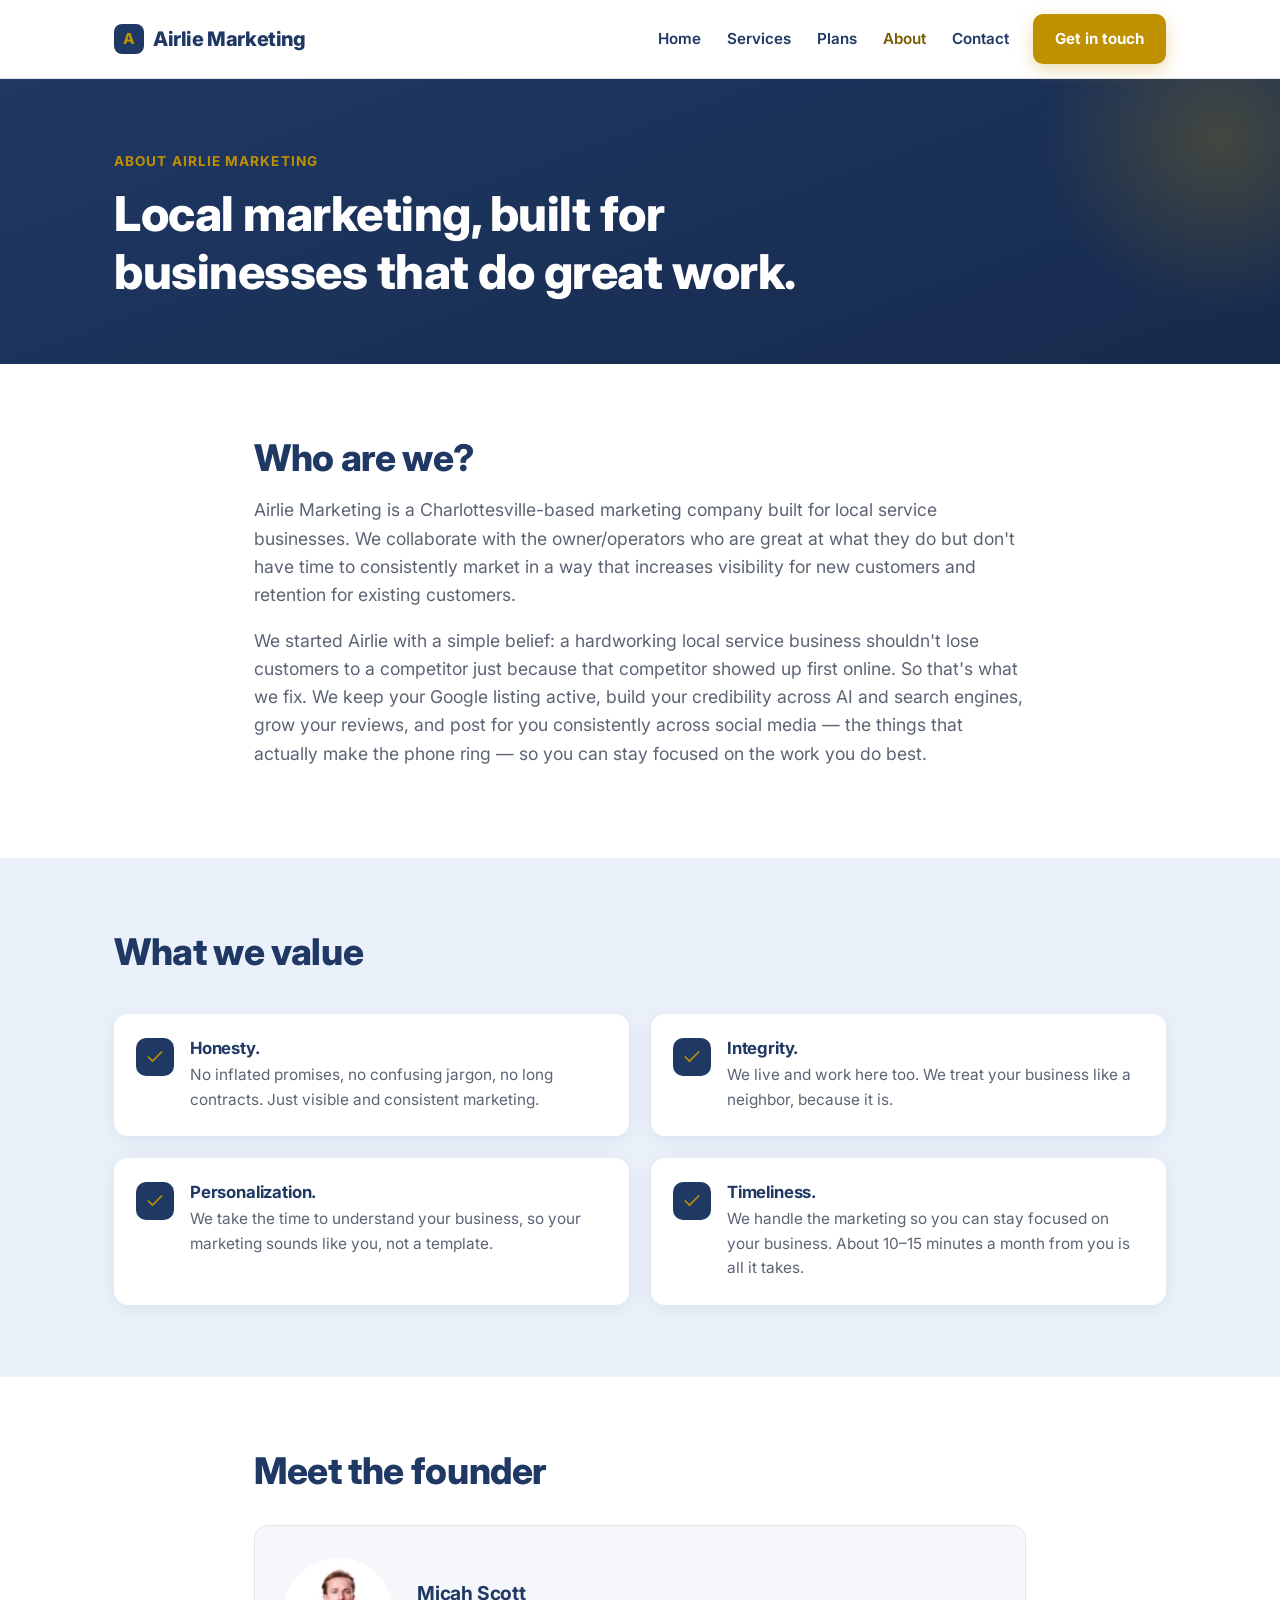
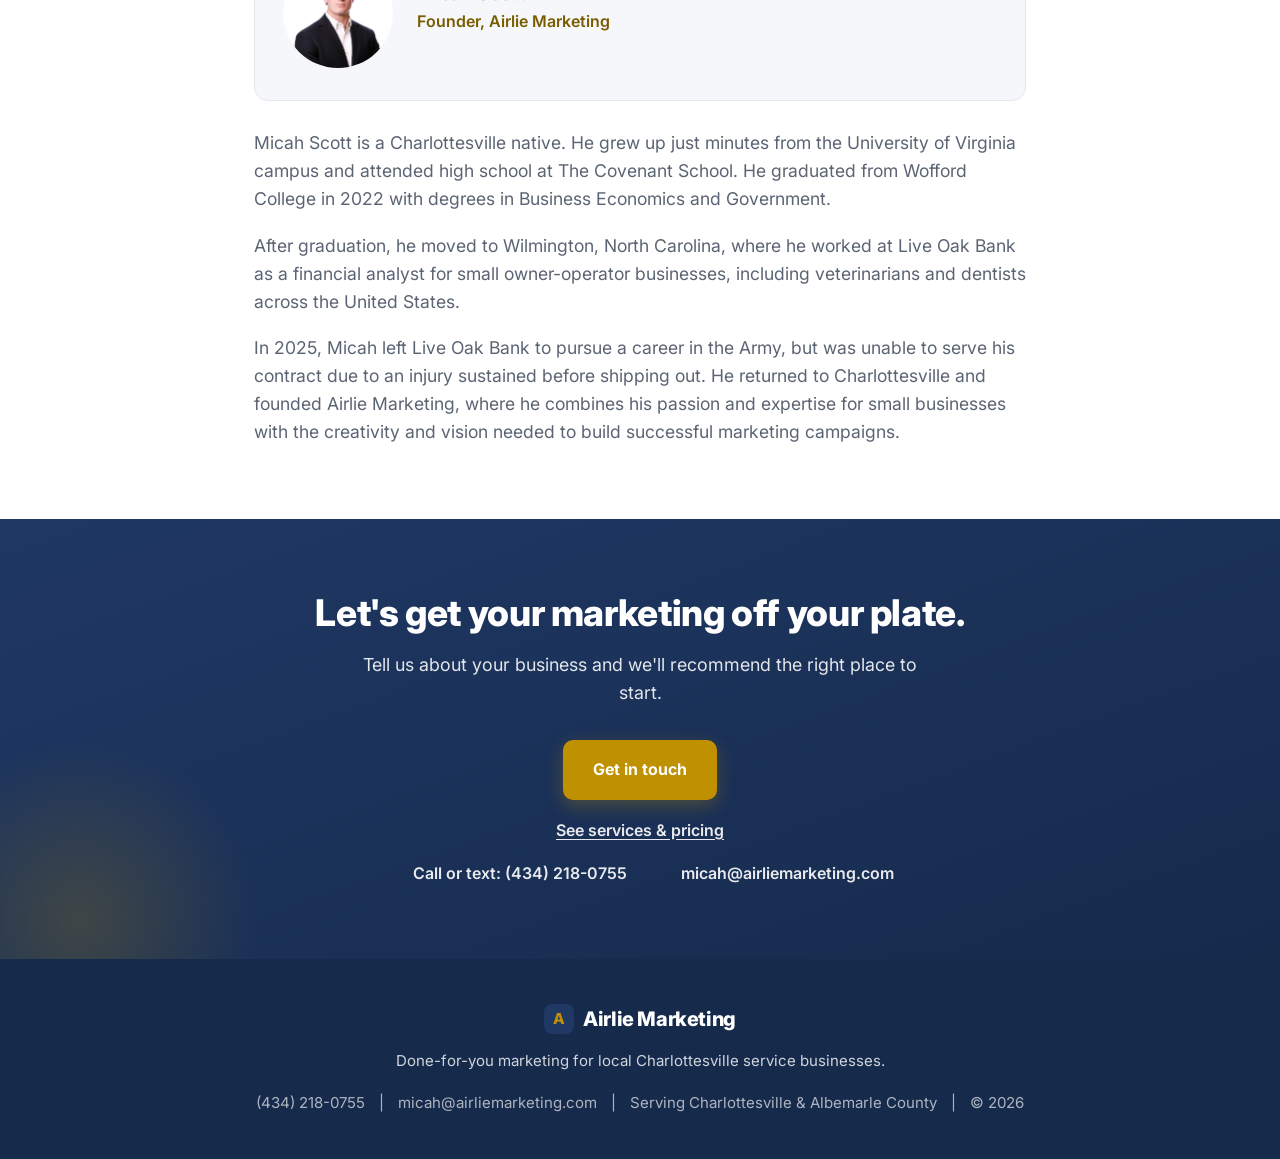
==== about.html @ 0513440d "Copy pass: cut over-explaining, fix contact form - Contact form: business name after name, services " ====
<!DOCTYPE html>
<html lang="en">
<head>
  <meta charset="UTF-8" />
  <meta name="viewport" content="width=device-width, initial-scale=1.0" />
  <title>About Airlie Marketing | Charlottesville Marketing for Local Service Businesses</title>
  <meta name="description" content="Meet Airlie Marketing — a Charlottesville-based, family-run marketing company built for local service businesses. Founded by Micah Scott.">

  <link rel="canonical" href="https://airliemarketing.com/about">
  <meta property="og:title" content="About Airlie Marketing | Charlottesville Marketing for Local Service Businesses">
  <meta property="og:description" content="Meet Airlie Marketing — a Charlottesville-based, family-run marketing company built for local service businesses. Founded by Micah Scott.">
  <meta property="og:type" content="website">
  <meta property="og:url" content="https://airliemarketing.com/about">
  <meta property="og:image" content="https://airliemarketing.com/micah-scott.jpg">
  <meta name="twitter:card" content="summary_large_image">

  <link rel="icon" type="image/svg+xml" href="favicon.svg" />

  <!-- Fonts: Inter -->
  <link rel="preconnect" href="https://fonts.googleapis.com" />
  <link rel="preconnect" href="https://fonts.gstatic.com" crossorigin />
  <link href="https://fonts.googleapis.com/css2?family=Inter:wght@400;500;600;700;800&display=swap" rel="stylesheet" />

  <link rel="stylesheet" href="styles.css" />

  <!-- Block D — About page + Founder (Person) -->
  <script type="application/ld+json">
  {
    "@context": "https://schema.org",
    "@type": "AboutPage",
    "url": "https://airliemarketing.com/about",
    "about": { "@id": "https://airliemarketing.com/#organization" },
    "mainEntity": {
      "@type": "Person",
      "@id": "https://airliemarketing.com/#micah",
      "name": "Micah Scott",
      "jobTitle": "Founder",
      "worksFor": { "@id": "https://airliemarketing.com/#organization" },
      "image": "https://airliemarketing.com/micah-scott.jpg",
      "homeLocation": { "@type": "Place", "name": "Charlottesville, Virginia" },
      "alumniOf": [
        { "@type": "CollegeOrUniversity", "name": "Wofford College" },
        { "@type": "HighSchool", "name": "The Covenant School" }
      ],
      "knowsAbout": [
        "small business marketing",
        "local SEO",
        "Google Business Profile",
        "local service business marketing",
        "financial analysis for small owner-operator businesses"
      ],
      "description": "Micah Scott is a Charlottesville native and the founder of Airlie Marketing. He graduated from Wofford College in 2022 with degrees in Business Economics and Government, then worked as a financial analyst at Live Oak Bank serving small owner-operator businesses across the United States before returning home to start Airlie."
    }
  }
  </script>
</head>
<body>

  <!-- ============ HEADER / NAV ============ -->
  <header class="site-header">
    <div class="header-inner">
      <a href="index.html" class="logo">
        <span class="logo-mark">A</span>
        <span class="logo-text">Airlie Marketing</span>
      </a>
      <nav class="main-nav">
        <div class="nav-links">
          <a href="index.html">Home</a>
          <a href="products.html">Services</a>
          <a href="index.html#pricing">Plans</a>
          <a href="about.html" class="active">About</a>
          <a href="contact.html">Contact</a>
        </div>
        <a href="contact.html" class="btn btn-sm btn-primary header-cta">Get in touch</a>
      </nav>
    </div>
  </header>

  <main>

  <!-- ============ PAGE HERO ============ -->
  <section class="page-hero">
    <div class="container">
      <p class="eyebrow">About Airlie Marketing</p>
      <h1>Local marketing, built for businesses that do great work.</h1>
    </div>
  </section>

  <!-- ============ WHO ARE WE? ============ -->
  <section class="about-story">
    <div class="container">
      <h2>Who are we?</h2>
      <p>Airlie Marketing is a Charlottesville-based marketing company built for local service businesses. We collaborate with the owner/operators who are great at what they do but don't have time to consistently market in a way that increases visibility for new customers and retention for existing customers.</p>
      <p>We started Airlie with a simple belief: a hardworking local service business shouldn't lose customers to a competitor just because that competitor showed up first online. So that's what we fix. We keep your Google listing active, build your credibility across AI and search engines, grow your reviews, and post for you consistently across social media — the things that actually make the phone ring — so you can stay focused on the work you do best.</p>
    </div>
  </section>

  <!-- ============ WHAT WE VALUE ============ -->
  <section class="values">
    <div class="container">
      <div class="section-intro">
        <h2>What we value</h2>
      </div>
      <div class="values-grid">
        <div class="value-item">
          <div class="value-check"><svg viewBox="0 0 24 24"><polyline points="20 6 9 17 4 12"/></svg></div>
          <div>
            <h3>Honesty.</h3>
            <p>No inflated promises, no confusing jargon, no long contracts. Just visible and consistent marketing.</p>
          </div>
        </div>
        <div class="value-item">
          <div class="value-check"><svg viewBox="0 0 24 24"><polyline points="20 6 9 17 4 12"/></svg></div>
          <div>
            <h3>Integrity.</h3>
            <p>We live and work here too. We treat your business like a neighbor, because it is.</p>
          </div>
        </div>
        <div class="value-item">
          <div class="value-check"><svg viewBox="0 0 24 24"><polyline points="20 6 9 17 4 12"/></svg></div>
          <div>
            <h3>Personalization.</h3>
            <p>We take the time to understand your business, so your marketing sounds like you, not a template.</p>
          </div>
        </div>
        <div class="value-item">
          <div class="value-check"><svg viewBox="0 0 24 24"><polyline points="20 6 9 17 4 12"/></svg></div>
          <div>
            <h3>Timeliness.</h3>
            <p>We handle the marketing so you can stay focused on your business. About 10–15 minutes a month from you is all it takes.</p>
          </div>
        </div>
      </div>
    </div>
  </section>

  <!-- ============ MEET THE FOUNDER ============ -->
  <section class="founder">
    <div class="container">
      <h2>Meet the founder</h2>
      <div class="founder-card">
        <div class="founder-photo"><img src="micah-scott.jpg" alt="Micah Scott, Founder of Airlie Marketing" width="110" height="110" loading="lazy" /></div>
        <div class="founder-info">
          <h3>Micah Scott</h3>
          <p class="founder-role">Founder, Airlie Marketing</p>
        </div>
      </div>
      <div class="founder-bio">
        <p>Micah Scott is a Charlottesville native. He grew up just minutes from the University of Virginia campus and attended high school at The Covenant School. He graduated from Wofford College in 2022 with degrees in Business Economics and Government.</p>
        <p>After graduation, he moved to Wilmington, North Carolina, where he worked at Live Oak Bank as a financial analyst for small owner-operator businesses, including veterinarians and dentists across the United States.</p>
        <p>In 2025, Micah left Live Oak Bank to pursue a career in the Army, but was unable to serve his contract due to an injury sustained before shipping out. He returned to Charlottesville and founded Airlie Marketing, where he combines his passion and expertise for small businesses with the creativity and vision needed to build successful marketing campaigns.</p>
      </div>
    </div>
  </section>

  <!-- ============ FINAL CTA (same as homepage) ============ -->
  <section class="final-cta">
    <div class="container">
      <h2>Let's get your marketing off your plate.</h2>
      <p>Tell us about your business and we'll recommend the right place to start.</p>
      <div class="final-actions">
        <a href="contact.html" class="btn btn-primary">Get in touch</a>
        <a href="products.html" class="cta-sublink">See services &amp; pricing</a>
        <div class="final-contact">
          <a href="tel:+14342180755">
            <svg class="icon" viewBox="0 0 24 24" width="18" height="18"><path d="M22 16.92v3a2 2 0 0 1-2.18 2 19.79 19.79 0 0 1-8.63-3.07 19.5 19.5 0 0 1-6-6 19.79 19.79 0 0 1-3.07-8.67A2 2 0 0 1 4.11 2h3a2 2 0 0 1 2 1.72 12.84 12.84 0 0 0 .7 2.81 2 2 0 0 1-.45 2.11L8.09 9.91a16 16 0 0 0 6 6l1.27-1.27a2 2 0 0 1 2.11-.45 12.84 12.84 0 0 0 2.81.7A2 2 0 0 1 22 16.92z"/></svg>
            Call or text: (434) 218-0755
          </a>
          <a href="mailto:micah@airliemarketing.com?subject=Question%20about%20Airlie%20Marketing&body=Hi%20Micah%2C%0A%0AI%27d%20like%20to%20learn%20more%20about%20Airlie%20Marketing.%20Here%27s%20a%20bit%20about%20my%20business%3A%0A%0A-%20Business%20name%3A%0A-%20What%20your%20business%20does%3A%0A-%20Best%20number%20to%20reach%20me%3A%0A%0AThanks!">
            <svg class="icon" viewBox="0 0 24 24" width="18" height="18"><path d="M4 4h16c1.1 0 2 .9 2 2v12c0 1.1-.9 2-2 2H4c-1.1 0-2-.9-2-2V6c0-1.1.9-2 2-2z"/><polyline points="22,6 12,13 2,6"/></svg>
            micah@airliemarketing.com
          </a>
        </div>
      </div>
    </div>
  </section>

  </main>

  <!-- ============ FOOTER ============ -->
  <footer class="site-footer">
    <div class="container">
      <a href="index.html" class="logo"><span class="logo-mark">A</span> Airlie Marketing</a>
      <p class="footer-tagline">Done-for-you marketing for local Charlottesville service businesses.</p>
      <div class="footer-meta">
        <a href="tel:+14342180755">(434) 218-0755</a>
        <span>|</span>
        <a href="mailto:micah@airliemarketing.com?subject=Question%20about%20Airlie%20Marketing&body=Hi%20Micah%2C%0A%0AI%27d%20like%20to%20learn%20more%20about%20Airlie%20Marketing.%20Here%27s%20a%20bit%20about%20my%20business%3A%0A%0A-%20Business%20name%3A%0A-%20What%20your%20business%20does%3A%0A-%20Best%20number%20to%20reach%20me%3A%0A%0AThanks!">micah@airliemarketing.com</a>
        <span>|</span>
        <span>Serving Charlottesville &amp; Albemarle County</span>
        <span>|</span>
        <span>© 2026</span>
      </div>
    </div>
  </footer>

  <!-- Mobile sticky CTA (phones only) -->
  <div class="mobile-cta-bar">
    <a href="contact.html" class="btn btn-primary">Get in touch</a>
  </div>

</body>
</html>
---- styles.css ----
﻿:root {
  --navy: #1F3864;
  --navy-dark: #162a4c;
  --gold: #BF9000;
  --gold-dark: #a67c00;
  --gold-ink: #7a5c00;
  --light-blue: #EAF1FA;
  --light-grey: #F5F7FA;
  --grey-border: #e2e6ec;
  --text: #2a2f3a;
  --text-muted: #5b6473;
  --white: #ffffff;
  --shadow: 0 4px 20px rgba(31, 56, 100, 0.08);
  --shadow-lg: 0 12px 40px rgba(31, 56, 100, 0.14);
  --radius: 14px;
}

* { box-sizing: border-box; margin: 0; padding: 0; }

html { scroll-behavior: smooth; }

body {
  font-family: 'Inter', system-ui, -apple-system, 'Segoe UI', Roboto, Helvetica, Arial, sans-serif;
  color: var(--text);
  line-height: 1.6;
  background: var(--white);
  -webkit-font-smoothing: antialiased;
}

a { color: inherit; text-decoration: none; }

.container {
  width: 100%;
  max-width: 1100px;
  margin: 0 auto;
  padding: 0 24px;
}

section { padding: 72px 0; }

h1, h2, h3 { color: var(--navy); line-height: 1.2; letter-spacing: -0.01em; }
h2 { font-size: clamp(1.6rem, 3.4vw, 2.3rem); font-weight: 800; margin-bottom: 16px; }
h3 { font-size: 1.15rem; font-weight: 700; }

p { color: var(--text-muted); }

.section-intro { max-width: 720px; }
.section-intro p { font-size: 1.05rem; }

/* ---------- Buttons ---------- */
.btn {
  display: inline-flex;
  align-items: center;
  justify-content: center;
  gap: 8px;
  font-weight: 700;
  font-size: 1rem;
  padding: 15px 28px;
  border-radius: 10px;
  cursor: pointer;
  border: 2px solid transparent;
  transition: transform 0.15s ease, box-shadow 0.15s ease, background 0.15s ease;
  text-align: center;
}
.btn-primary {
  background: var(--gold);
  color: var(--white);
  box-shadow: 0 6px 18px rgba(191, 144, 0, 0.3);
}
.btn-primary:hover { background: var(--gold-dark); transform: translateY(-2px); box-shadow: 0 10px 24px rgba(191, 144, 0, 0.38); }

.btn-navy {
  background: var(--navy);
  color: var(--white);
}
.btn-navy:hover { background: var(--navy-dark); transform: translateY(-2px); }

.btn-outline {
  background: transparent;
  color: var(--navy);
  border-color: var(--navy);
}
.btn-outline:hover { background: var(--navy); color: var(--white); }

.btn-outline-white {
  background: transparent;
  color: var(--white);
  border-color: rgba(255,255,255,0.5);
}
.btn-outline-white:hover { background: rgba(255,255,255,0.12); border-color: var(--white); }

.btn-sm { padding: 11px 20px; font-size: 0.95rem; }

/* ---------- Header / Nav ---------- */
header.site-header {
  position: sticky;
  top: 0;
  z-index: 100;
  background: rgba(255, 255, 255, 0.92);
  backdrop-filter: blur(10px);
  border-bottom: 1px solid var(--grey-border);
}
.header-inner {
  display: flex;
  align-items: center;
  justify-content: space-between;
  gap: 16px;
  padding: 14px 24px;
  max-width: 1100px;
  margin: 0 auto;
}
.logo {
  font-weight: 800;
  font-size: 1.25rem;
  color: var(--navy);
  letter-spacing: -0.02em;
  display: flex;
  align-items: center;
  gap: 9px;
  flex: 0 0 auto;
}
.logo-mark {
  width: 30px; height: 30px;
  background: var(--navy);
  color: var(--gold);
  border-radius: 8px;
  display: inline-flex;
  align-items: center;
  justify-content: center;
  font-size: 0.95rem;
  font-weight: 800;
}
.main-nav {
  display: flex;
  align-items: center;
  gap: 6px;
}
.nav-links {
  display: flex;
  align-items: center;
  gap: 2px;
}
.nav-links a {
  color: var(--navy);
  font-weight: 600;
  font-size: 0.95rem;
  padding: 8px 12px;
  border-radius: 8px;
  white-space: nowrap;
}
.nav-links a:hover { color: var(--gold-ink); background: var(--light-blue); }
.nav-links a.active { color: var(--gold-ink); }
.header-cta { display: none; }
@media (min-width: 760px) { .header-cta { display: inline-flex; margin-left: 6px; } }
@media (max-width: 480px) {
  .header-inner { gap: 8px; padding: 12px 16px; }
  .logo { font-size: 1.05rem; }
  .logo span.logo-text-tail { display: none; }
  .nav-links a { padding: 8px 9px; font-size: 0.9rem; }
}

/* ---------- Hero ---------- */
.hero {
  background: linear-gradient(160deg, var(--navy) 0%, var(--navy-dark) 100%);
  color: var(--white);
  padding: 88px 0 96px;
  position: relative;
  overflow: hidden;
}
.hero::after {
  content: "";
  position: absolute;
  top: -120px; right: -120px;
  width: 380px; height: 380px;
  background: radial-gradient(circle, rgba(191,144,0,0.25), transparent 70%);
  border-radius: 50%;
  pointer-events: none;
}
.hero-eyebrow {
  color: var(--gold);
  font-weight: 700;
  letter-spacing: 0.08em;
  text-transform: uppercase;
  font-size: 0.85rem;
  margin-bottom: 14px;
}
.hero h1 {
  color: var(--white);
  font-size: clamp(2.1rem, 5.2vw, 3.4rem);
  font-weight: 800;
  max-width: 800px;
  margin-bottom: 22px;
}
.hero-reassure {
  margin-top: 18px;
  color: rgba(255,255,255,0.92);
  font-size: 0.98rem;
  font-weight: 600;
}
.hero p {
  color: rgba(255,255,255,0.88);
  font-size: 1.18rem;
  max-width: 640px;
  margin-bottom: 34px;
}
.hero-actions {
  display: flex;
  flex-wrap: wrap;
  gap: 16px;
  align-items: center;
}
.hero-secondary {
  color: rgba(255,255,255,0.9);
  font-weight: 600;
  padding: 12px 4px;
  border-bottom: 1px solid transparent;
}
.hero-secondary:hover { border-bottom-color: var(--gold); color: var(--white); }
.hero-text-line {
  margin-top: 22px;
  color: rgba(255,255,255,0.82);
  font-size: 0.98rem;
}
.hero-text-line a {
  color: var(--gold);
  font-weight: 600;
  text-decoration: underline;
  text-underline-offset: 3px;
}
.hero-text-line a:hover { color: var(--white); }

/* ---------- Trust bar ---------- */
.trust-bar {
  background: var(--gold);
  color: var(--white);
}
.trust-bar .container {
  display: flex;
  flex-wrap: wrap;
  gap: 9px 18px;
  justify-content: center;
  padding-top: 16px;
  padding-bottom: 16px;
}
.trust-bar span {
  font-weight: 600;
  font-size: 0.9rem;
  display: inline-flex;
  align-items: center;
  gap: 10px;
}
.trust-bar span:not(:last-child)::after {
  content: "â€¢";
  margin-left: 8px;
  opacity: 0.6;
}

/* ---------- Problem ---------- */
.problem { background: var(--white); }
.problem .container { max-width: 820px; }
.problem p { font-size: 1.1rem; margin-bottom: 18px; }

/* ---------- How it works ---------- */
.how { background: var(--light-blue); }
.steps {
  display: grid;
  grid-template-columns: 1fr;
  gap: 24px;
  margin-top: 40px;
}
@media (min-width: 760px) { .steps { grid-template-columns: repeat(3, 1fr); } }
.step {
  background: var(--white);
  border-radius: var(--radius);
  padding: 30px 26px;
  box-shadow: var(--shadow);
}
.step-num {
  width: 44px; height: 44px;
  background: var(--navy);
  color: var(--white);
  border-radius: 50%;
  display: flex;
  align-items: center;
  justify-content: center;
  font-weight: 800;
  font-size: 1.1rem;
  margin-bottom: 16px;
}
.step h3 { margin-bottom: 8px; }
.step p { font-size: 0.98rem; }

/* ---------- What you get ---------- */
.features { background: var(--white); }
.feature-grid {
  display: grid;
  grid-template-columns: 1fr;
  gap: 20px;
  margin-top: 40px;
}
@media (min-width: 640px) { .feature-grid { grid-template-columns: repeat(2, 1fr); } }
@media (min-width: 980px) { .feature-grid { grid-template-columns: repeat(3, 1fr); } }
.feature {
  border: 1px solid var(--grey-border);
  border-radius: var(--radius);
  padding: 26px 24px;
  transition: transform 0.15s ease, box-shadow 0.15s ease;
}
.feature:hover { transform: translateY(-3px); box-shadow: var(--shadow); border-color: transparent; }
.feature-icon {
  width: 46px; height: 46px;
  background: var(--light-blue);
  border-radius: 11px;
  display: flex;
  align-items: center;
  justify-content: center;
  margin-bottom: 16px;
}
.feature-icon svg { width: 24px; height: 24px; stroke: var(--navy); }
.feature h3 { margin-bottom: 7px; font-size: 1.08rem; }
.feature p { font-size: 0.96rem; }

/* ---------- Pricing ---------- */
.pricing { background: var(--light-grey); }
.pricing-lead { max-width: 720px; margin-bottom: 8px; }
.pricing-lead p { font-size: 1.08rem; }
.price-grid {
  display: grid;
  grid-template-columns: 1fr;
  gap: 26px;
  margin: 44px 0 36px;
  align-items: start;
}
@media (min-width: 900px) { .price-grid { grid-template-columns: repeat(3, 1fr); } }
.price-card {
  background: var(--white);
  border: 1px solid var(--grey-border);
  border-radius: var(--radius);
  padding: 32px 28px;
  box-shadow: var(--shadow);
  position: relative;
  display: flex;
  flex-direction: column;
}
.price-card.featured {
  border: 2px solid var(--gold);
  box-shadow: var(--shadow-lg);
}
@media (min-width: 900px) {
  .price-card.featured { transform: scale(1.04); }
}
.badge {
  position: absolute;
  top: -14px;
  left: 50%;
  transform: translateX(-50%);
  background: var(--gold);
  color: var(--white);
  font-size: 0.78rem;
  font-weight: 700;
  letter-spacing: 0.04em;
  text-transform: uppercase;
  padding: 6px 16px;
  border-radius: 999px;
  white-space: nowrap;
}
.price-name { font-size: 1.3rem; font-weight: 800; color: var(--navy); }
.price-tag { font-size: 2.2rem; font-weight: 800; color: var(--navy); margin: 10px 0 2px; }
.price-tag span { font-size: 1rem; font-weight: 600; color: var(--text-muted); }
.price-sub { font-size: 0.95rem; color: var(--gold-ink); font-weight: 600; margin-bottom: 18px; }
.price-list { list-style: none; margin: 0 0 26px; flex: 1; }
.price-list li {
  position: relative;
  padding: 7px 0 7px 28px;
  font-size: 0.96rem;
  color: var(--text);
  border-bottom: 1px solid var(--light-grey);
}
.price-list li::before {
  content: "";
  position: absolute;
  left: 0; top: 13px;
  width: 16px; height: 9px;
  border-left: 2.5px solid var(--gold);
  border-bottom: 2.5px solid var(--gold);
  transform: rotate(-45deg);
}
.price-list li.plus { font-weight: 700; color: var(--navy); }
.price-list li.plus::before { display: none; }
.price-card .btn { width: 100%; }

/* ---------- Why us ---------- */
.why { background: var(--white); }
.why-grid {
  display: grid;
  grid-template-columns: 1fr;
  gap: 22px;
  margin-top: 40px;
}
@media (min-width: 720px) { .why-grid { grid-template-columns: repeat(2, 1fr); } }
.why-item {
  display: flex;
  gap: 16px;
  align-items: flex-start;
  background: var(--light-blue);
  border-radius: var(--radius);
  padding: 24px 22px;
}
.why-check {
  flex: 0 0 auto;
  width: 38px; height: 38px;
  background: var(--navy);
  border-radius: 10px;
  display: flex;
  align-items: center;
  justify-content: center;
}
.why-check svg { width: 20px; height: 20px; stroke: var(--gold); }
.why-item h3 { margin-bottom: 5px; font-size: 1.05rem; }
.why-item p { font-size: 0.96rem; }

/* ---------- Social proof ---------- */
.proof {
  background: var(--navy);
  color: var(--white);
  text-align: center;
}
.proof h2 { color: var(--white); }
.proof-quote {
  max-width: 680px;
  margin: 28px auto 0;
  font-size: clamp(1.4rem, 3vw, 1.9rem);
  font-weight: 700;
  line-height: 1.4;
  color: var(--white);
}
.proof-quote .mark { color: var(--gold); }
.proof-link {
  color: var(--gold);
  text-decoration: underline;
  text-underline-offset: 4px;
  text-decoration-thickness: 2px;
}
.proof-link:hover { color: var(--white); }
.proof-note {
  margin-top: 18px;
  color: rgba(255,255,255,0.65);
  font-size: 0.95rem;
  font-style: italic;
}

/* ---------- FAQ ---------- */
.faq { background: var(--light-grey); }
.faq-list { max-width: 800px; margin: 40px auto 0; }
details.faq-item {
  background: var(--white);
  border: 1px solid var(--grey-border);
  border-radius: 12px;
  margin-bottom: 14px;
  overflow: hidden;
}
details.faq-item summary {
  cursor: pointer;
  list-style: none;
  padding: 20px 24px;
  font-weight: 700;
  color: var(--navy);
  font-size: 1.05rem;
  display: flex;
  justify-content: space-between;
  align-items: center;
  gap: 16px;
}
details.faq-item summary::-webkit-details-marker { display: none; }
.faq-icon {
  flex: 0 0 auto;
  width: 22px; height: 22px;
  position: relative;
  transition: transform 0.2s ease;
}
.faq-icon::before, .faq-icon::after {
  content: "";
  position: absolute;
  background: var(--gold);
  border-radius: 2px;
}
.faq-icon::before { top: 10px; left: 2px; right: 2px; height: 2.5px; }
.faq-icon::after { left: 10px; top: 2px; bottom: 2px; width: 2.5px; }
details[open] .faq-icon { transform: rotate(135deg); }
details.faq-item .faq-answer {
  padding: 0 24px 22px;
  color: var(--text-muted);
  font-size: 0.99rem;
}

/* ---------- Final CTA ---------- */
.final-cta {
  background: linear-gradient(160deg, var(--navy) 0%, var(--navy-dark) 100%);
  color: var(--white);
  text-align: center;
  position: relative;
  overflow: hidden;
}
.final-cta::before {
  content: "";
  position: absolute;
  bottom: -140px; left: -100px;
  width: 360px; height: 360px;
  background: radial-gradient(circle, rgba(191,144,0,0.22), transparent 70%);
  border-radius: 50%;
}
.final-cta h2 { color: var(--white); position: relative; }
.final-cta p { color: rgba(255,255,255,0.88); font-size: 1.12rem; max-width: 560px; margin: 14px auto 32px; position: relative; }
.final-actions {
  display: flex;
  flex-direction: column;
  align-items: center;
  gap: 18px;
  position: relative;
}
.final-contact {
  display: flex;
  flex-wrap: wrap;
  gap: 8px 28px;
  justify-content: center;
  color: rgba(255,255,255,0.9);
  font-weight: 600;
}
.final-contact a { display: inline-flex; align-items: center; gap: 8px; }
.final-contact a:hover { color: var(--gold); }

/* ---------- About page ---------- */
.page-hero {
  background: linear-gradient(160deg, var(--navy) 0%, var(--navy-dark) 100%);
  color: var(--white);
  padding: 72px 0 64px;
  position: relative;
  overflow: hidden;
}
.page-hero::after {
  content: "";
  position: absolute;
  top: -120px; right: -120px;
  width: 360px; height: 360px;
  background: radial-gradient(circle, rgba(191,144,0,0.25), transparent 70%);
  border-radius: 50%;
  pointer-events: none;
}
.page-hero .eyebrow {
  color: var(--gold);
  font-weight: 700;
  letter-spacing: 0.08em;
  text-transform: uppercase;
  font-size: 0.85rem;
  margin-bottom: 12px;
}
.page-hero h1 {
  color: var(--white);
  font-size: clamp(2rem, 4.6vw, 3rem);
  font-weight: 800;
  max-width: 800px;
}
.about-story { background: var(--white); }
.about-story .container { max-width: 820px; }
.about-story p { font-size: 1.1rem; margin-bottom: 18px; }

.values { background: var(--light-blue); }
.values-grid {
  display: grid;
  grid-template-columns: 1fr;
  gap: 22px;
  margin-top: 40px;
}
@media (min-width: 720px) { .values-grid { grid-template-columns: repeat(2, 1fr); } }
.value-item {
  display: flex;
  gap: 16px;
  align-items: flex-start;
  background: var(--white);
  border-radius: var(--radius);
  padding: 24px 22px;
  box-shadow: var(--shadow);
}
.value-check {
  flex: 0 0 auto;
  width: 38px; height: 38px;
  background: var(--navy);
  border-radius: 10px;
  display: flex;
  align-items: center;
  justify-content: center;
}
.value-check svg { width: 20px; height: 20px; stroke: var(--gold); fill: none; stroke-width: 2; stroke-linecap: round; stroke-linejoin: round; }
.value-item h3 { margin-bottom: 5px; font-size: 1.05rem; }
.value-item p { font-size: 0.96rem; }

.founder { background: var(--white); }
.founder .container { max-width: 820px; }
.founder-card {
  margin-top: 32px;
  background: var(--light-grey);
  border: 1px solid var(--grey-border);
  border-radius: var(--radius);
  padding: 32px 28px;
  display: flex;
  gap: 24px;
  align-items: center;
  flex-wrap: wrap;
}
.founder-photo {
  flex: 0 0 auto;
  width: 110px; height: 110px;
  border-radius: 50%;
  overflow: hidden;
  background: var(--navy);
  color: var(--gold);
  display: flex;
  align-items: center;
  justify-content: center;
  font-size: 2rem;
  font-weight: 800;
}
.founder-photo img { width: 100%; height: 100%; object-fit: cover; display: block; }
.founder-info h3 { font-size: 1.2rem; margin-bottom: 4px; }
.founder-role { color: var(--gold-ink); font-weight: 600; margin-bottom: 10px; }
.founder-info p { font-size: 1rem; }
.founder-bio { margin-top: 28px; }
.founder-bio p { font-size: 1.1rem; margin-bottom: 18px; }
.founder-bio p:last-child { margin-bottom: 0; }

/* ---------- Footer ---------- */
footer.site-footer {
  background: var(--navy-dark);
  color: rgba(255,255,255,0.75);
  padding: 44px 0;
  text-align: center;
  font-size: 0.94rem;
}
.site-footer .logo { color: var(--white); justify-content: center; margin-bottom: 14px; }
.footer-tagline { max-width: 560px; margin: 0 auto 18px; color: rgba(255,255,255,0.8); }
.footer-meta {
  display: flex;
  flex-wrap: wrap;
  gap: 8px 14px;
  justify-content: center;
  color: rgba(255,255,255,0.65);
}
.footer-meta a:hover { color: var(--gold); }

/* svg icon stroke defaults */
.icon { fill: none; stroke-width: 2; stroke-linecap: round; stroke-linejoin: round; }

/* ---------- Mobile optimizations (do not affect desktop) ---------- */
.mobile-cta-bar { display: none; }
@media (max-width: 759.98px) {
  .mobile-cta-bar {
    display: block;
    position: fixed;
    left: 0; right: 0; bottom: 0;
    z-index: 200;
    padding: 10px 14px;
    padding-bottom: calc(10px + env(safe-area-inset-bottom));
    background: rgba(255, 255, 255, 0.96);
    backdrop-filter: blur(8px);
    border-top: 1px solid var(--grey-border);
    box-shadow: 0 -4px 20px rgba(31, 56, 100, 0.12);
  }
  .mobile-cta-bar .btn { width: 100%; padding: 14px 20px; }
  body { padding-bottom: 78px; }
}
@media (max-width: 600px) {
  section { padding: 52px 0; }
  .hero { padding: 56px 0 60px; }
  .page-hero { padding: 52px 0 44px; }
  .hero h1 { font-size: 1.95rem; }
  .page-hero h1 { font-size: 1.8rem; }
  .trust-bar .container { flex-direction: column; align-items: center; gap: 7px; }
  .trust-bar span:not(:last-child)::after { display: none; }
}

/* ===================================================================
   Micro-services launch additions
   =================================================================== */

/* Logo wordmark hides on narrow screens so the 5-item nav fits */
@media (max-width: 540px) {
  .logo-text { display: none; }
  .header-inner { gap: 8px; padding: 12px 16px; }
  .nav-links { gap: 1px; }
  .nav-links a { padding: 8px 8px; font-size: 0.86rem; }
}

/* Coming-soon chip next to a heading */
.chip-soon {
  display: inline-block;
  vertical-align: middle;
  background: var(--navy);
  color: var(--white);
  font-size: 0.68rem;
  font-weight: 700;
  text-transform: uppercase;
  letter-spacing: 0.06em;
  padding: 4px 10px;
  border-radius: 999px;
  margin-left: 10px;
  position: relative;
  top: -2px;
}

/* ---------- Plans (reuses .price-card) ---------- */
.plan-maths {
  margin: 2px 0 20px;
  padding-top: 14px;
  border-top: 1px solid var(--light-grey);
  font-size: 0.92rem;
  color: var(--text-muted);
}
.plan-maths strong { color: var(--navy); font-weight: 700; }
.plan-maths .save { color: var(--gold-ink); font-weight: 700; }

.price-card.soon { opacity: 0.82; }
.price-card.soon .price-tag { color: var(--text-muted); font-size: 1.2rem; }
.soon-line { margin-top: auto; font-size: 0.95rem; font-weight: 600; color: var(--text-muted); }
.soon-link { display: inline-block; margin-top: 8px; color: var(--gold-ink); font-weight: 700; font-size: 0.92rem; }
.soon-link:hover { color: var(--navy); }

.plans-notes { max-width: 760px; margin-top: 8px; }
.plans-notes p { font-size: 0.95rem; color: var(--text-muted); margin-bottom: 8px; }
.plans-notes a { color: var(--gold-ink); font-weight: 700; }
.plans-notes a:hover { color: var(--navy); }

/* CTA secondary link under the button */
.cta-sublink { color: rgba(255,255,255,0.9); font-weight: 600; text-decoration: underline; text-underline-offset: 3px; }
.cta-sublink:hover { color: var(--gold); }

/* ---------- Services page (products.html) ---------- */
.products { background: var(--light-grey); }
.products-intro { max-width: 760px; margin: 0 auto 8px; }
.products-intro p { font-size: 1.02rem; margin-bottom: 10px; }
.products-intro a { color: var(--gold-ink); font-weight: 700; }
.product-group-title {
  font-size: 1.35rem;
  font-weight: 800;
  color: var(--navy);
  margin: 46px 0 18px;
  display: flex;
  align-items: center;
  flex-wrap: wrap;
}
.product-card {
  position: relative;
  background: var(--white);
  border: 1px solid var(--grey-border);
  border-radius: var(--radius);
  padding: 30px 28px;
  box-shadow: var(--shadow);
  margin-bottom: 22px;
}
.product-top {
  display: flex;
  justify-content: space-between;
  align-items: baseline;
  gap: 10px 20px;
  flex-wrap: wrap;
}
.product-name { font-size: 1.25rem; font-weight: 800; color: var(--navy); }
.product-price { font-size: 1.5rem; font-weight: 800; color: var(--navy); white-space: nowrap; }
.product-label { font-size: 0.85rem; font-weight: 600; color: var(--gold-ink); margin: 4px 0 14px; }
.product-desc { font-size: 1rem; margin-bottom: 16px; }
.product-bullets { list-style: none; margin: 0 0 18px; }
.product-bullets li { position: relative; padding: 6px 0 6px 28px; font-size: 0.96rem; color: var(--text); }
.product-bullets li::before {
  content: "";
  position: absolute;
  left: 2px; top: 12px;
  width: 15px; height: 8px;
  border-left: 2.5px solid var(--gold);
  border-bottom: 2.5px solid var(--gold);
  transform: rotate(-45deg);
}
.product-need { font-size: 0.93rem; color: var(--text-muted); background: var(--light-grey); border-radius: 10px; padding: 13px 16px; margin-bottom: 16px; }
.product-need strong { color: var(--navy); }
.product-caveat { font-size: 0.93rem; color: var(--text-muted); font-style: italic; margin-bottom: 16px; }
.product-ends { font-size: 0.86rem; color: var(--text-muted); font-style: italic; margin-bottom: 14px; }
.product-card .btn { width: 100%; }
@media (min-width: 560px) { .product-card .btn { width: auto; } }

.product-card.soon { opacity: 0.8; }
.product-card.soon .product-name { color: var(--text-muted); }
.product-soon-badge {
  display: inline-block;
  background: var(--navy);
  color: var(--white);
  font-size: 0.7rem;
  font-weight: 700;
  text-transform: uppercase;
  letter-spacing: 0.05em;
  padding: 4px 11px;
  border-radius: 999px;
  white-space: nowrap;
}
.ads-intro { max-width: 760px; margin: 0 0 20px; font-size: 0.98rem; color: var(--text-muted); }
.ads-link { display: inline-block; margin-top: 4px; color: var(--gold-ink); font-weight: 700; }
.ads-link:hover { color: var(--navy); }

.help-block {
  background: var(--white);
  border: 1px solid var(--grey-border);
  border-radius: var(--radius);
  padding: 30px 28px;
  margin-top: 40px;
  box-shadow: var(--shadow);
  text-align: center;
}
.help-block h3 { font-size: 1.2rem; margin-bottom: 10px; }
.help-block p { font-size: 1rem; max-width: 600px; margin: 0 auto 8px; }
.help-actions { display: flex; flex-direction: column; align-items: center; gap: 14px; margin-top: 20px; }
.help-contact { display: flex; flex-wrap: wrap; gap: 6px 22px; justify-content: center; color: var(--text-muted); font-weight: 600; font-size: 0.95rem; }
.help-contact a:hover { color: var(--gold-ink); }
.terms-line { max-width: 760px; margin-top: 28px; font-size: 0.9rem; color: var(--text-muted); }

/* ---------- Contact page (contact.html) ---------- */
.contact { background: var(--light-grey); }
.contact-wrap { max-width: 640px; margin: 0 auto; }
.contact-card {
  background: var(--white);
  border: 1px solid var(--grey-border);
  border-radius: var(--radius);
  padding: 30px 28px;
  box-shadow: var(--shadow);
}
.field { margin-bottom: 18px; }
.field label { display: block; font-size: 0.92rem; font-weight: 700; color: var(--navy); margin-bottom: 6px; }
.field input,
.field select,
.field textarea {
  width: 100%;
  font-family: inherit;
  font-size: 1rem;
  color: var(--text);
  background: var(--white);
  border: 1px solid var(--grey-border);
  border-radius: 10px;
  padding: 12px 14px;
}
.field textarea { min-height: 120px; resize: vertical; }
fieldset.checklist { border: 0; padding: 0; margin: 0 0 18px; min-width: 0; }
fieldset.checklist legend { display: block; font-size: 0.92rem; font-weight: 700; color: var(--navy); margin-bottom: 8px; padding: 0; }
fieldset.checklist .hint { font-weight: 400; color: var(--text-muted); margin-left: 4px; }
.check-grid { display: grid; grid-template-columns: 1fr; gap: 6px 18px; }
@media (min-width: 560px) { .check-grid { grid-template-columns: 1fr 1fr; } }
.field label.check { display: flex; align-items: flex-start; gap: 9px; font-weight: 500; color: var(--text); font-size: 0.95rem; margin: 0; padding: 6px 0; cursor: pointer; line-height: 1.35; }
.field label.check input { width: 18px; height: 18px; margin: 1px 0 0; flex: 0 0 auto; accent-color: var(--navy); padding: 0; }
.field-error { display: none; color: #b42318; font-size: 0.88rem; margin-top: 6px; }
.field input:focus,
.field select:focus,
.field textarea:focus { outline: none; border-color: var(--gold); box-shadow: 0 0 0 3px rgba(191, 144, 0, 0.15); }
.contact-card .btn { width: 100%; margin-top: 4px; }
.form-fineprint { font-size: 0.86rem; color: var(--text-muted); margin-top: 12px; text-align: center; }
.form-error {
  display: none;
  background: #fdecec;
  border: 1px solid #f3c2c2;
  color: #a12222;
  border-radius: 10px;
  padding: 12px 14px;
  margin-bottom: 16px;
  font-size: 0.95rem;
}
.form-success { display: none; text-align: center; padding: 10px 0; }
.form-success h3 { font-size: 1.3rem; margin-bottom: 10px; }
.form-success p { font-size: 1rem; margin-bottom: 14px; }
.form-success a { color: var(--gold-ink); font-weight: 700; }
.contact-aside { margin-top: 22px; font-size: 0.96rem; color: var(--text-muted); text-align: center; font-weight: 600; }
.contact-aside a { color: var(--navy); }
.contact-aside a:hover { color: var(--gold-ink); }
.hp { display: none !important; }

.page-hero .lead { color: rgba(255,255,255,0.88); font-size: 1.12rem; max-width: 640px; margin-top: 16px; }
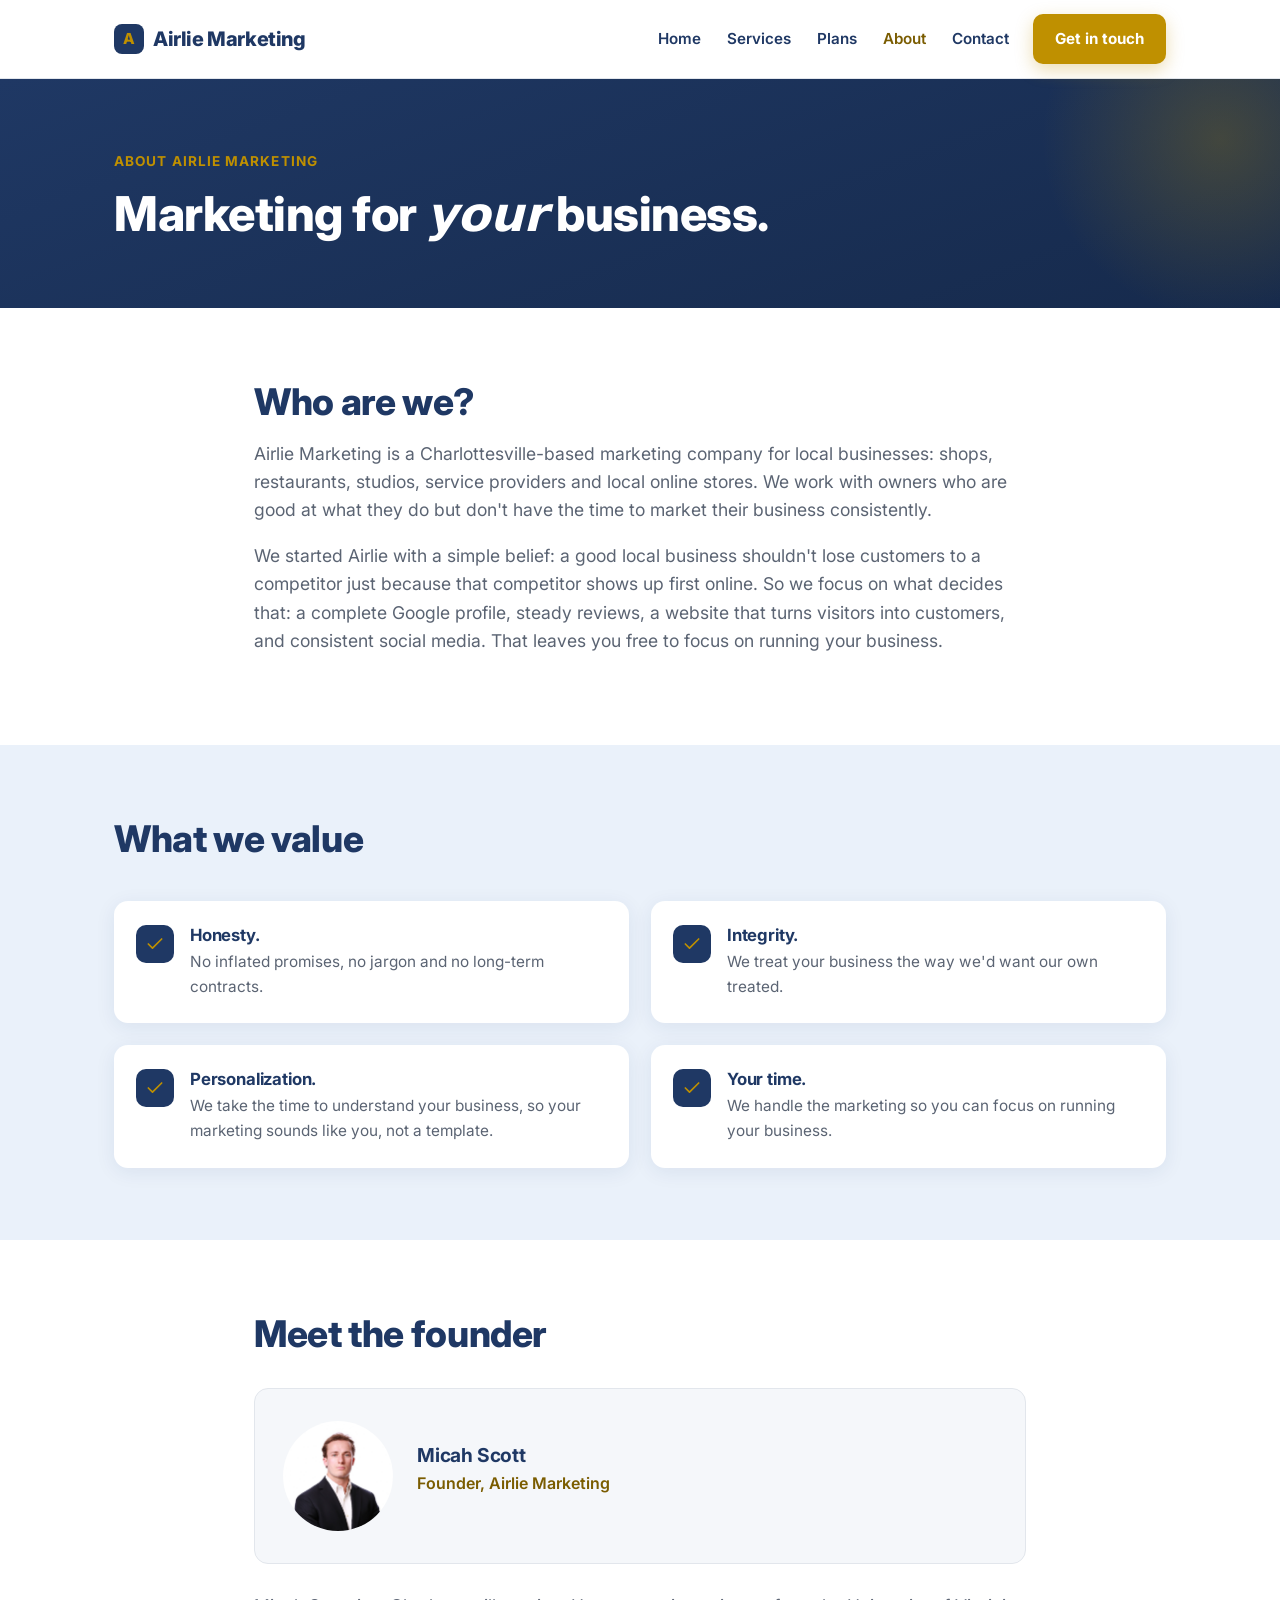
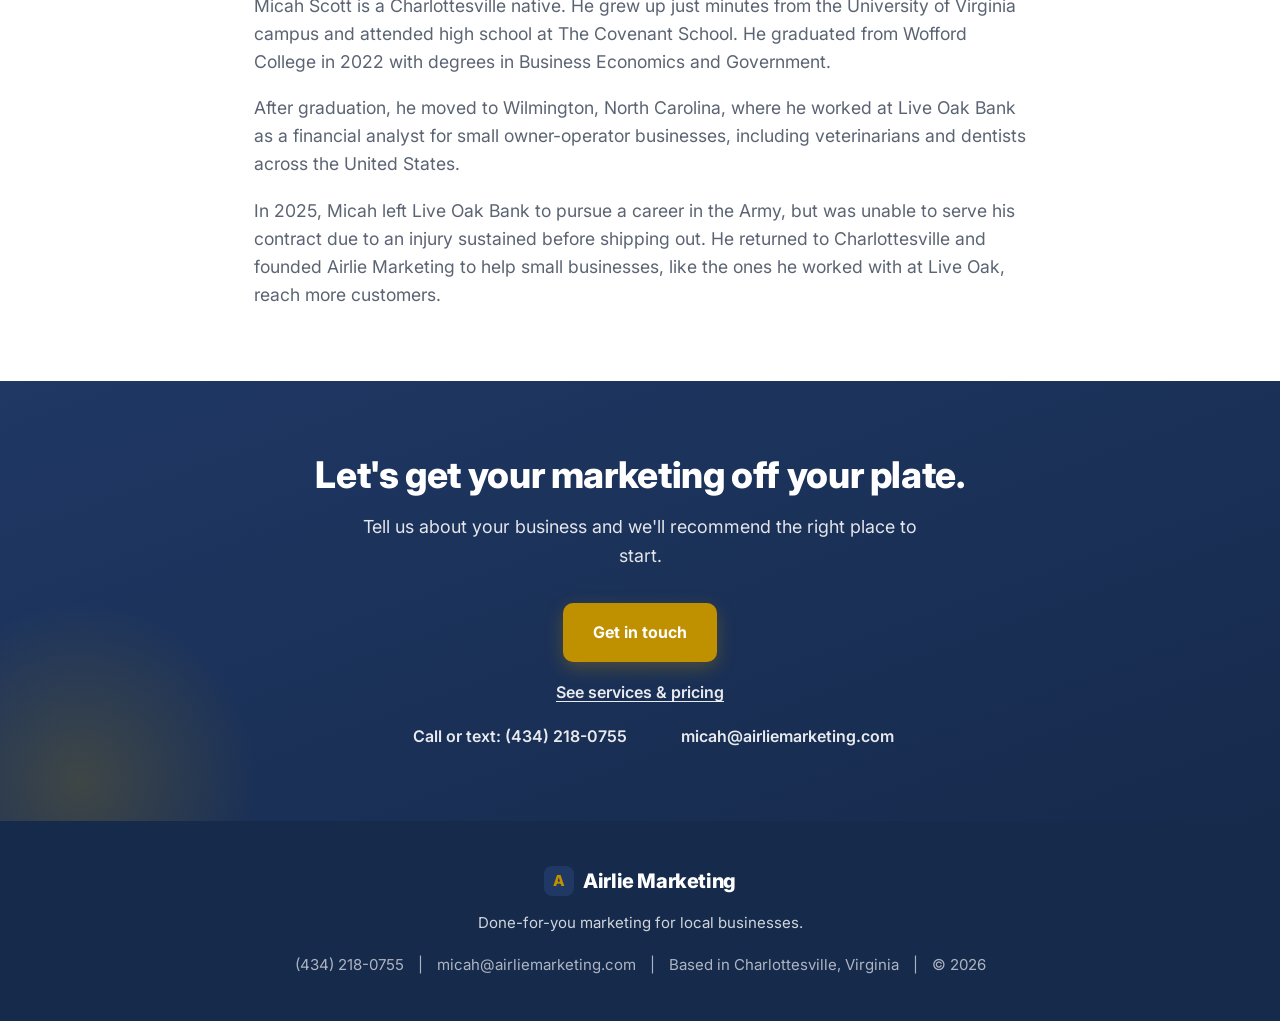
==== commit cbc5fd14: "Copy pass (Oct 20): broaden to local businesses Apply the approved Oct 20 copy changes word-for-word" ====
--- a/about.html
+++ b/about.html
@@ -82,7 +82,7 @@
   <section class="page-hero">
     <div class="container">
       <p class="eyebrow">About Airlie Marketing</p>
-      <h1>Local marketing, built for businesses that do great work.</h1>
+      <h1>Marketing for <em>your</em> business.</h1>
     </div>
   </section>
 
@@ -90,8 +90,8 @@
   <section class="about-story">
     <div class="container">
       <h2>Who are we?</h2>
-      <p>Airlie Marketing is a Charlottesville-based marketing company built for local service businesses. We collaborate with the owner/operators who are great at what they do but don't have time to consistently market in a way that increases visibility for new customers and retention for existing customers.</p>
-      <p>We started Airlie with a simple belief: a hardworking local service business shouldn't lose customers to a competitor just because that competitor showed up first online. So that's what we fix. We keep your Google listing active, build your credibility across AI and search engines, grow your reviews, and post for you consistently across social media — the things that actually make the phone ring — so you can stay focused on the work you do best.</p>
+      <p>Airlie Marketing is a Charlottesville-based marketing company for local businesses: shops, restaurants, studios, service providers and local online stores. We work with owners who are good at what they do but don't have the time to market their business consistently.</p>
+      <p>We started Airlie with a simple belief: a good local business shouldn't lose customers to a competitor just because that competitor shows up first online. So we focus on what decides that: a complete Google profile, steady reviews, a website that turns visitors into customers, and consistent social media. That leaves you free to focus on running your business.</p>
     </div>
   </section>
 
@@ -106,14 +106,14 @@
           <div class="value-check"><svg viewBox="0 0 24 24"><polyline points="20 6 9 17 4 12"/></svg></div>
           <div>
             <h3>Honesty.</h3>
-            <p>No inflated promises, no confusing jargon, no long contracts. Just visible and consistent marketing.</p>
+            <p>No inflated promises, no jargon and no long-term contracts.</p>
           </div>
         </div>
         <div class="value-item">
           <div class="value-check"><svg viewBox="0 0 24 24"><polyline points="20 6 9 17 4 12"/></svg></div>
           <div>
             <h3>Integrity.</h3>
-            <p>We live and work here too. We treat your business like a neighbor, because it is.</p>
+            <p>We treat your business the way we'd want our own treated.</p>
           </div>
         </div>
         <div class="value-item">
@@ -126,8 +126,8 @@
         <div class="value-item">
           <div class="value-check"><svg viewBox="0 0 24 24"><polyline points="20 6 9 17 4 12"/></svg></div>
           <div>
-            <h3>Timeliness.</h3>
-            <p>We handle the marketing so you can stay focused on your business. About 10–15 minutes a month from you is all it takes.</p>
+            <h3>Your time.</h3>
+            <p>We handle the marketing so you can focus on running your business.</p>
           </div>
         </div>
       </div>
@@ -148,7 +148,7 @@
       <div class="founder-bio">
         <p>Micah Scott is a Charlottesville native. He grew up just minutes from the University of Virginia campus and attended high school at The Covenant School. He graduated from Wofford College in 2022 with degrees in Business Economics and Government.</p>
         <p>After graduation, he moved to Wilmington, North Carolina, where he worked at Live Oak Bank as a financial analyst for small owner-operator businesses, including veterinarians and dentists across the United States.</p>
-        <p>In 2025, Micah left Live Oak Bank to pursue a career in the Army, but was unable to serve his contract due to an injury sustained before shipping out. He returned to Charlottesville and founded Airlie Marketing, where he combines his passion and expertise for small businesses with the creativity and vision needed to build successful marketing campaigns.</p>
+        <p>In 2025, Micah left Live Oak Bank to pursue a career in the Army, but was unable to serve his contract due to an injury sustained before shipping out. He returned to Charlottesville and founded Airlie Marketing to help small businesses, like the ones he worked with at Live Oak, reach more customers.</p>
       </div>
     </div>
   </section>
@@ -181,13 +181,13 @@
   <footer class="site-footer">
     <div class="container">
       <a href="index.html" class="logo"><span class="logo-mark">A</span> Airlie Marketing</a>
-      <p class="footer-tagline">Done-for-you marketing for local Charlottesville service businesses.</p>
+      <p class="footer-tagline">Done-for-you marketing for local businesses.</p>
       <div class="footer-meta">
         <a href="tel:+14342180755">(434) 218-0755</a>
         <span>|</span>
         <a href="mailto:micah@airliemarketing.com?subject=Question%20about%20Airlie%20Marketing&body=Hi%20Micah%2C%0A%0AI%27d%20like%20to%20learn%20more%20about%20Airlie%20Marketing.%20Here%27s%20a%20bit%20about%20my%20business%3A%0A%0A-%20Business%20name%3A%0A-%20What%20your%20business%20does%3A%0A-%20Best%20number%20to%20reach%20me%3A%0A%0AThanks!">micah@airliemarketing.com</a>
         <span>|</span>
-        <span>Serving Charlottesville &amp; Albemarle County</span>
+        <span>Based in Charlottesville, Virginia</span>
         <span>|</span>
         <span>© 2026</span>
       </div>
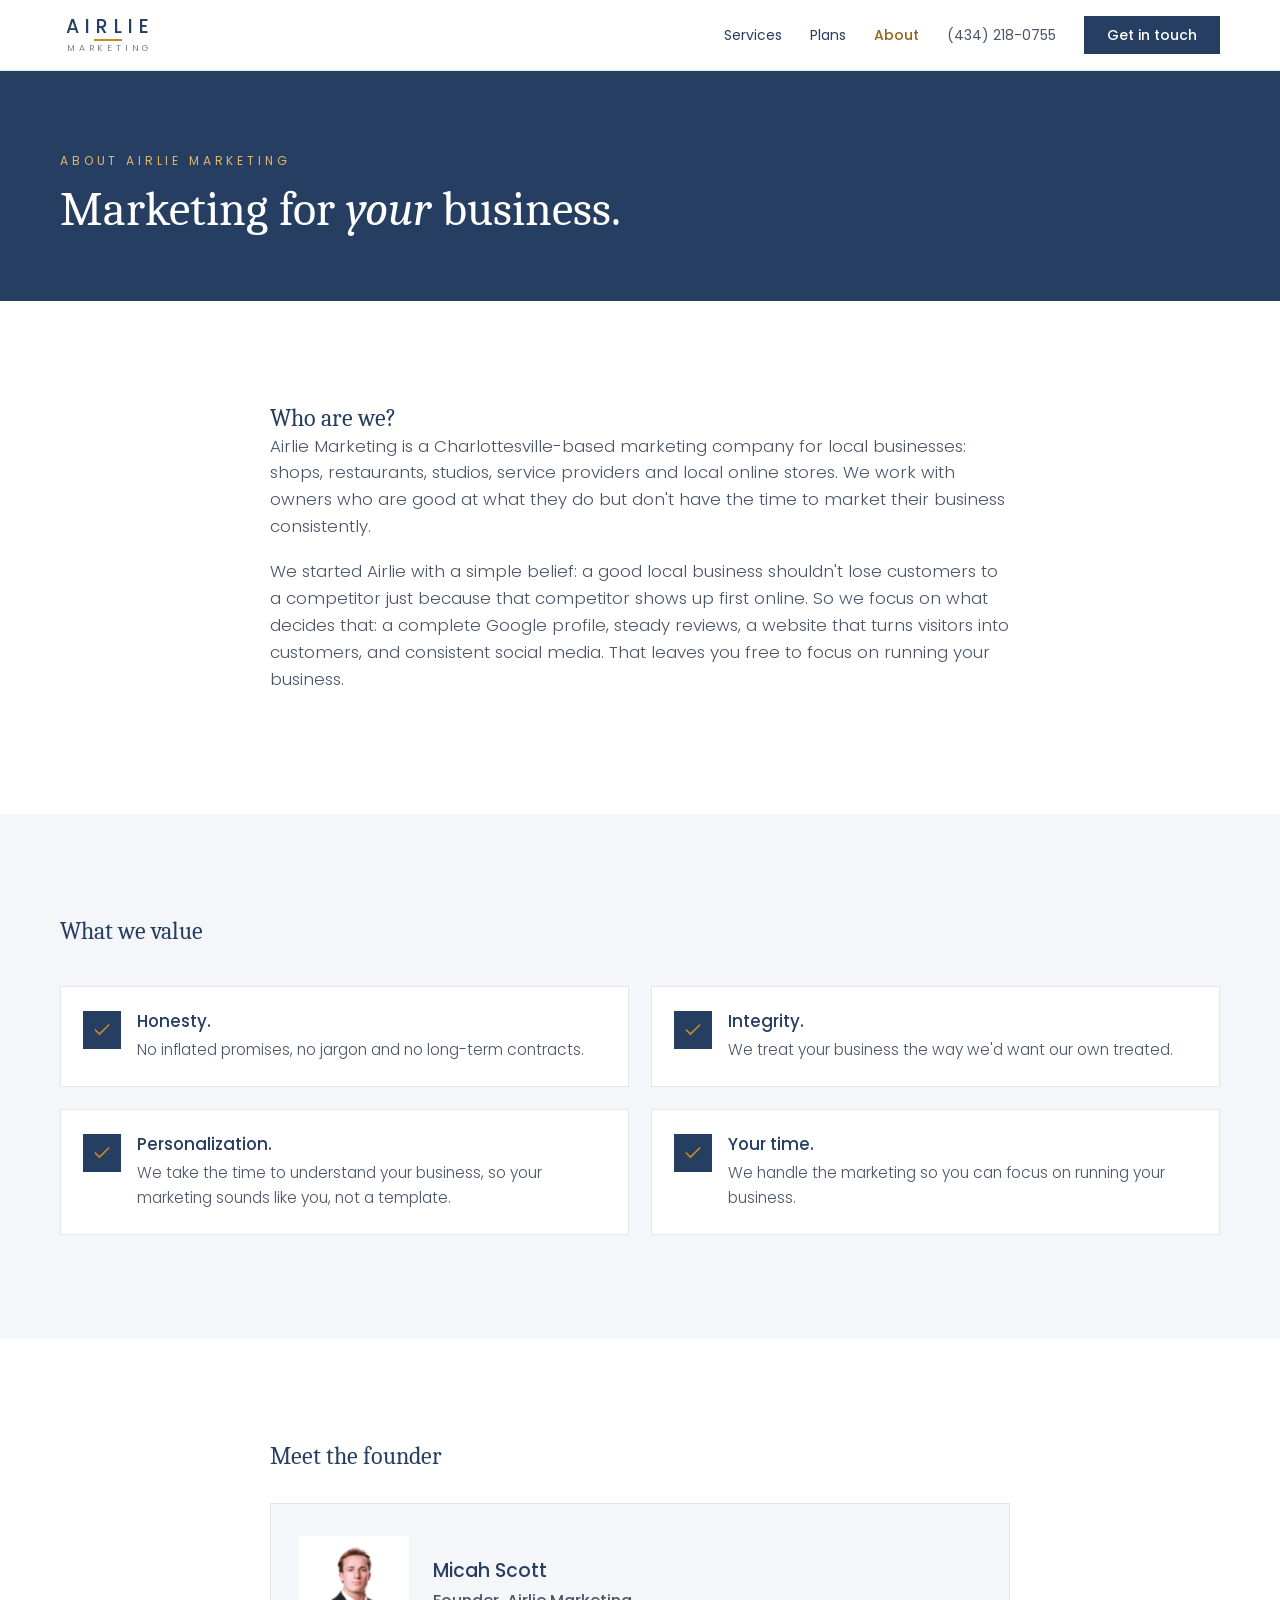
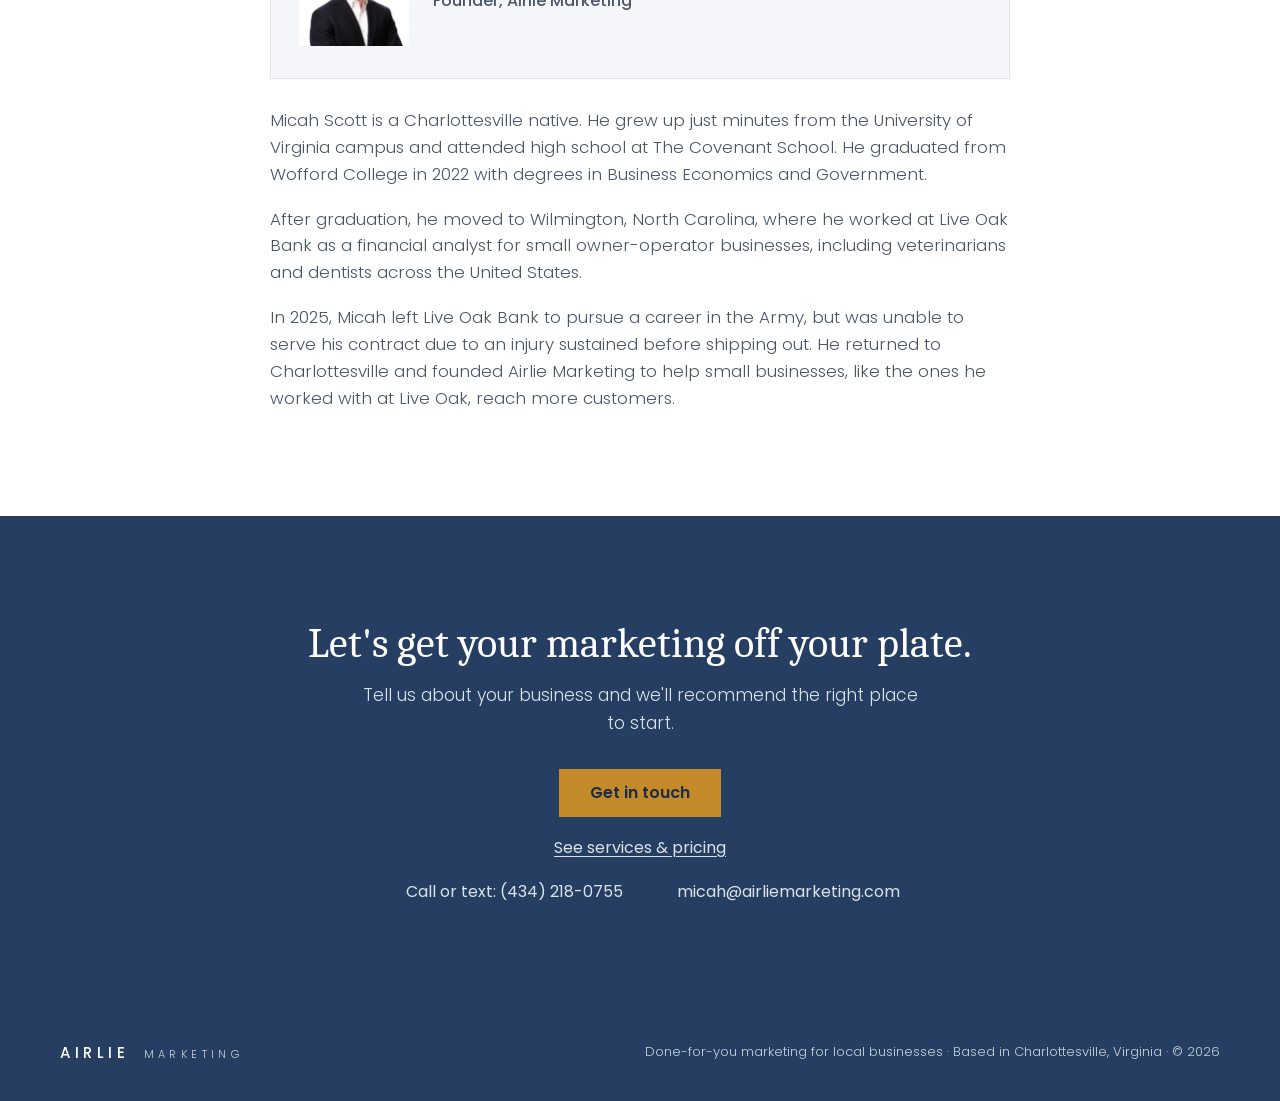
==== commit 203f69d8: "Design update: new brand system + home page rebuild (Oct 20 brief) - Brand system site-wide: Poppins" ====
--- a/about.html
+++ b/about.html
@@ -3,12 +3,12 @@
 <head>
   <meta charset="UTF-8" />
   <meta name="viewport" content="width=device-width, initial-scale=1.0" />
-  <title>About Airlie Marketing | Charlottesville Marketing for Local Service Businesses</title>
-  <meta name="description" content="Meet Airlie Marketing — a Charlottesville-based, family-run marketing company built for local service businesses. Founded by Micah Scott.">
+  <title>About Airlie Marketing | Charlottesville Marketing for Local Businesses</title>
+  <meta name="description" content="Meet Airlie Marketing — a Charlottesville-based marketing company built for local businesses. Founded by Micah Scott.">
 
   <link rel="canonical" href="https://airliemarketing.com/about">
-  <meta property="og:title" content="About Airlie Marketing | Charlottesville Marketing for Local Service Businesses">
-  <meta property="og:description" content="Meet Airlie Marketing — a Charlottesville-based, family-run marketing company built for local service businesses. Founded by Micah Scott.">
+  <meta property="og:title" content="About Airlie Marketing | Charlottesville Marketing for Local Businesses">
+  <meta property="og:description" content="Meet Airlie Marketing — a Charlottesville-based marketing company built for local businesses. Founded by Micah Scott.">
   <meta property="og:type" content="website">
   <meta property="og:url" content="https://airliemarketing.com/about">
   <meta property="og:image" content="https://airliemarketing.com/micah-scott.jpg">
@@ -16,10 +16,10 @@
 
   <link rel="icon" type="image/svg+xml" href="favicon.svg" />
 
-  <!-- Fonts: Inter -->
+  <!-- Fonts: Poppins + Caladea -->
   <link rel="preconnect" href="https://fonts.googleapis.com" />
   <link rel="preconnect" href="https://fonts.gstatic.com" crossorigin />
-  <link href="https://fonts.googleapis.com/css2?family=Inter:wght@400;500;600;700;800&display=swap" rel="stylesheet" />
+  <link href="https://fonts.googleapis.com/css2?family=Poppins:wght@300;400;500;600&family=Caladea:ital,wght@0,400;1,400&display=swap" rel="stylesheet" />
 
   <link rel="stylesheet" href="styles.css" />
 
@@ -46,32 +46,44 @@
         "small business marketing",
         "local SEO",
         "Google Business Profile",
-        "local service business marketing",
+        "local business marketing",
         "financial analysis for small owner-operator businesses"
       ],
       "description": "Micah Scott is a Charlottesville native and the founder of Airlie Marketing. He graduated from Wofford College in 2022 with degrees in Business Economics and Government, then worked as a financial analyst at Live Oak Bank serving small owner-operator businesses across the United States before returning home to start Airlie."
     }
   }
   </script>
+
+  <!-- Breadcrumb -->
+  <script type="application/ld+json">
+  {
+    "@context": "https://schema.org",
+    "@type": "BreadcrumbList",
+    "itemListElement": [
+      { "@type": "ListItem", "position": 1, "name": "Home", "item": "https://airliemarketing.com/" },
+      { "@type": "ListItem", "position": 2, "name": "About", "item": "https://airliemarketing.com/about" }
+    ]
+  }
+  </script>
 </head>
 <body>
 
   <!-- ============ HEADER / NAV ============ -->
   <header class="site-header">
     <div class="header-inner">
-      <a href="index.html" class="logo">
-        <span class="logo-mark">A</span>
-        <span class="logo-text">Airlie Marketing</span>
+      <a href="index.html" class="wordmark" aria-label="Airlie Marketing — home">
+        <span class="wm-name">AIRLIE</span>
+        <span class="wm-rule"></span>
+        <span class="wm-sub">MARKETING</span>
       </a>
-      <nav class="main-nav">
+      <nav class="main-nav" aria-label="Main">
         <div class="nav-links">
-          <a href="index.html">Home</a>
           <a href="products.html">Services</a>
-          <a href="index.html#pricing">Plans</a>
+          <a href="index.html#plans">Plans</a>
           <a href="about.html" class="active">About</a>
-          <a href="contact.html">Contact</a>
-        </div>
-        <a href="contact.html" class="btn btn-sm btn-primary header-cta">Get in touch</a>
+          <a href="tel:+14342180755" class="nav-phone">(434) 218-0755</a>
+        </div>
+        <a href="contact.html" class="btn btn-navcta">Get in touch</a>
       </nav>
     </div>
   </header>
@@ -179,24 +191,15 @@
 
   <!-- ============ FOOTER ============ -->
   <footer class="site-footer">
-    <div class="container">
-      <a href="index.html" class="logo"><span class="logo-mark">A</span> Airlie Marketing</a>
-      <p class="footer-tagline">Done-for-you marketing for local businesses.</p>
-      <div class="footer-meta">
-        <a href="tel:+14342180755">(434) 218-0755</a>
-        <span>|</span>
-        <a href="mailto:micah@airliemarketing.com?subject=Question%20about%20Airlie%20Marketing&body=Hi%20Micah%2C%0A%0AI%27d%20like%20to%20learn%20more%20about%20Airlie%20Marketing.%20Here%27s%20a%20bit%20about%20my%20business%3A%0A%0A-%20Business%20name%3A%0A-%20What%20your%20business%20does%3A%0A-%20Best%20number%20to%20reach%20me%3A%0A%0AThanks!">micah@airliemarketing.com</a>
-        <span>|</span>
-        <span>Based in Charlottesville, Virginia</span>
-        <span>|</span>
-        <span>© 2026</span>
-      </div>
+    <div class="container footer-row">
+      <a href="index.html" class="wordmark-inline" aria-label="Airlie Marketing — home">AIRLIE <span class="wmi-sub">MARKETING</span></a>
+      <p class="footer-line">Done-for-you marketing for local businesses · Based in Charlottesville, Virginia · © 2026</p>
     </div>
   </footer>
 
   <!-- Mobile sticky CTA (phones only) -->
   <div class="mobile-cta-bar">
-    <a href="contact.html" class="btn btn-primary">Get in touch</a>
+    <a href="contact.html" class="btn btn-gold">Get in touch</a>
   </div>
 
 </body>
--- a/styles.css
+++ b/styles.css
@@ -1,879 +1,560 @@
-﻿:root {
-  --navy: #1F3864;
-  --navy-dark: #162a4c;
-  --gold: #BF9000;
-  --gold-dark: #a67c00;
-  --gold-ink: #7a5c00;
-  --light-blue: #EAF1FA;
-  --light-grey: #F5F7FA;
-  --grey-border: #e2e6ec;
-  --text: #2a2f3a;
-  --text-muted: #5b6473;
-  --white: #ffffff;
-  --shadow: 0 4px 20px rgba(31, 56, 100, 0.08);
-  --shadow-lg: 0 12px 40px rgba(31, 56, 100, 0.14);
-  --radius: 14px;
+﻿/* ===================================================================
+   Airlie Marketing — brand system (Oct 2026 design update)
+   Fonts: Poppins (body/UI), Caladea (display). Square, flat, hairlines.
+   =================================================================== */
+:root {
+  --navy: #263E61;          /* primary */
+  --navy-700: #1E3250;      /* hover darker */
+  --navy-900: #1B2C45;      /* dark navy text on gold buttons */
+  --gold: #C48A29;          /* rules, accents, primary button on navy */
+  --gold-deep: #B47C22;     /* large gold text on white / gold hover */
+  --gold-ink: #946519;      /* small gold text on white (contrast) */
+  --gold-light: #E2B567;    /* small gold text on navy */
+  --text: #4A5568;          /* body grey */
+  --muted: #6B6C73;         /* muted grey */
+  --on-navy: #DCE2EA;       /* light text on navy */
+  --on-navy-dim: #C9D1DD;   /* dimmer light text on navy */
+  --light-bg: #F4F6F9;      /* light section background */
+  --border: #E3E6EB;        /* hairline */
+  --border-2: #D5DAE1;      /* hairline (slightly darker) */
+  --navy-line: #4A5F80;     /* hairline on navy */
+  --navy-line-2: #5A6E8C;   /* card border on navy */
+  --on-gold: #1B2C45;       /* dark navy text on gold */
+  --white: #FFFFFF;
+
+  /* legacy aliases so ported inner-page rules keep working */
+  --navy-dark: #1E3250;
+  --gold-dark: #B47C22;
+  --light-blue: #F4F6F9;
+  --light-grey: #F4F6F9;
+  --grey-border: #E3E6EB;
+  --text-muted: #6B6C73;
+  --shadow: none;
+  --shadow-lg: none;
+  --radius: 0;
 }
 
 * { box-sizing: border-box; margin: 0; padding: 0; }
 
-html { scroll-behavior: smooth; }
+html { scroll-behavior: smooth; scroll-padding-top: 92px; }
+@media (prefers-reduced-motion: reduce) { html { scroll-behavior: auto; } }
 
 body {
-  font-family: 'Inter', system-ui, -apple-system, 'Segoe UI', Roboto, Helvetica, Arial, sans-serif;
+  font-family: 'Poppins', Helvetica, Arial, sans-serif;
+  font-weight: 300;
   color: var(--text);
   line-height: 1.6;
   background: var(--white);
   -webkit-font-smoothing: antialiased;
 }
 
-a { color: inherit; text-decoration: none; }
+a { color: var(--navy); text-decoration: none; }
+a:hover { color: var(--gold-ink); }
+
+img { max-width: 100%; }
 
 .container {
   width: 100%;
-  max-width: 1100px;
+  max-width: 1240px;
   margin: 0 auto;
-  padding: 0 24px;
-}
-
-section { padding: 72px 0; }
-
-h1, h2, h3 { color: var(--navy); line-height: 1.2; letter-spacing: -0.01em; }
-h2 { font-size: clamp(1.6rem, 3.4vw, 2.3rem); font-weight: 800; margin-bottom: 16px; }
-h3 { font-size: 1.15rem; font-weight: 700; }
-
-p { color: var(--text-muted); }
-
-.section-intro { max-width: 720px; }
-.section-intro p { font-size: 1.05rem; }
-
-/* ---------- Buttons ---------- */
+  padding: 0 40px;
+}
+
+section { padding: 104px 0; }
+
+h1, h2 {
+  font-family: 'Caladea', Georgia, serif;
+  font-weight: 400;
+  color: var(--navy);
+  line-height: 1.15;
+}
+h3 {
+  font-family: 'Poppins', Helvetica, Arial, sans-serif;
+  font-weight: 500;
+  color: var(--navy);
+  line-height: 1.3;
+}
+
+/* ---------- Buttons (square) ---------- */
 .btn {
   display: inline-flex;
   align-items: center;
   justify-content: center;
   gap: 8px;
-  font-weight: 700;
-  font-size: 1rem;
-  padding: 15px 28px;
-  border-radius: 10px;
+  font-family: inherit;
+  font-weight: 500;
+  font-size: 16px;
+  line-height: 1;
+  padding: 15px 30px;
   cursor: pointer;
-  border: 2px solid transparent;
-  transition: transform 0.15s ease, box-shadow 0.15s ease, background 0.15s ease;
+  border: 1px solid transparent;
   text-align: center;
-}
-.btn-primary {
-  background: var(--gold);
-  color: var(--white);
-  box-shadow: 0 6px 18px rgba(191, 144, 0, 0.3);
-}
-.btn-primary:hover { background: var(--gold-dark); transform: translateY(-2px); box-shadow: 0 10px 24px rgba(191, 144, 0, 0.38); }
-
-.btn-navy {
-  background: var(--navy);
-  color: var(--white);
-}
-.btn-navy:hover { background: var(--navy-dark); transform: translateY(-2px); }
-
-.btn-outline {
-  background: transparent;
+  transition: background 0.15s ease, color 0.15s ease, border-color 0.15s ease;
+}
+/* gold on navy */
+.btn-gold { background: var(--gold); color: var(--on-gold); font-weight: 600; padding: 17px 34px; }
+.btn-gold:hover { background: var(--gold-deep); color: var(--on-gold); }
+/* navy on white */
+.btn-navy, .btn-primary { background: var(--navy); color: var(--white); padding: 15px 30px; font-weight: 500; }
+.btn-navy:hover, .btn-primary:hover { background: var(--navy-700); color: var(--white); }
+/* outline on navy (light hairline) */
+.btn-outline-light { background: transparent; color: var(--white); border: 1px solid #8796AD; padding: 17px 30px; font-weight: 400; }
+.btn-outline-light:hover { border-color: var(--white); color: var(--white); }
+/* outline on white */
+.btn-outline { background: transparent; color: var(--navy); border: 1px solid var(--navy); padding: 14px 28px; font-weight: 500; }
+.btn-outline:hover { background: var(--navy); color: var(--white); }
+/* compact header CTA */
+.btn-navcta { background: var(--navy); color: var(--white); font-weight: 500; font-size: 14px; padding: 11px 22px; }
+.btn-navcta:hover { background: var(--navy-700); color: var(--white); }
+.btn-sm { padding: 11px 20px; font-size: 14px; }
+
+/* primary buttons that sit on a navy band become gold */
+.final-cta .btn-primary, .page-hero .btn-primary {
+  background: var(--gold); color: var(--on-gold); font-weight: 600;
+}
+.final-cta .btn-primary:hover, .page-hero .btn-primary:hover { background: var(--gold-deep); color: var(--on-gold); }
+
+/* ---------- Wordmark ---------- */
+.wordmark {
+  display: inline-flex;
+  flex-direction: column;
+  align-items: center;
+  gap: 3px;
+  text-decoration: none;
+  line-height: 1;
+}
+.wordmark:hover { color: inherit; }
+.wm-name { font-weight: 500; font-size: 19px; letter-spacing: 0.32em; padding-left: 0.32em; color: var(--navy); line-height: 1; }
+.wm-rule { display: block; width: 28px; height: 2px; background: var(--gold); }
+.wm-sub { font-weight: 300; font-size: 9px; letter-spacing: 0.42em; padding-left: 0.42em; color: var(--muted); line-height: 1; }
+
+/* inline wordmark (footer) */
+.wordmark-inline { font-weight: 500; font-size: 15px; letter-spacing: 0.3em; color: var(--white); text-decoration: none; }
+.wordmark-inline .wmi-sub { font-weight: 300; font-size: 11px; letter-spacing: 0.4em; color: var(--on-navy-dim); margin-left: 6px; }
+.wordmark-inline:hover { color: var(--white); }
+
+/* ---------- Intro overlay ---------- */
+#intro-overlay { display: none; }
+html.intro-play #intro-overlay {
+  display: flex;
+  position: fixed;
+  inset: 0;
+  z-index: 100;
+  background: var(--white);
+  align-items: center;
+  justify-content: center;
+  transition: opacity 500ms ease;
+  opacity: 1;
+}
+html.intro-play.intro-hiding #intro-overlay { opacity: 0; pointer-events: none; }
+@media (prefers-reduced-motion: reduce) { html.intro-play #intro-overlay { display: none; } }
+.intro-inner { display: flex; flex-direction: column; align-items: center; gap: 8px; }
+#intro-overlay .wm-name { font-size: 30px; }
+#intro-overlay .wm-rule { width: 46px; margin: 6px 0; }
+#intro-overlay .wm-sub { font-size: 12px; letter-spacing: 0.46em; padding-left: 0.46em; }
+.intro-tagline {
+  margin: 22px 0 0;
+  font-family: 'Caladea', Georgia, serif;
+  font-size: 28px;
   color: var(--navy);
-  border-color: var(--navy);
-}
-.btn-outline:hover { background: var(--navy); color: var(--white); }
-
-.btn-outline-white {
-  background: transparent;
-  color: var(--white);
-  border-color: rgba(255,255,255,0.5);
-}
-.btn-outline-white:hover { background: rgba(255,255,255,0.12); border-color: var(--white); }
-
-.btn-sm { padding: 11px 20px; font-size: 0.95rem; }
-
-/* ---------- Header / Nav ---------- */
-header.site-header {
+  line-height: 1.2;
+  opacity: 0;
+  transition: opacity 700ms ease;
+}
+html.intro-play.intro-tagline-in .intro-tagline { opacity: 1; }
+.intro-tagline em { color: var(--gold-deep); font-style: italic; }
+
+/* ---------- Header ---------- */
+.site-header {
   position: sticky;
   top: 0;
-  z-index: 100;
-  background: rgba(255, 255, 255, 0.92);
-  backdrop-filter: blur(10px);
-  border-bottom: 1px solid var(--grey-border);
+  z-index: 50;
+  background: var(--white);
+  border-bottom: 1px solid var(--border);
 }
 .header-inner {
-  display: flex;
+  max-width: 1240px;
+  margin: 0 auto;
+  padding: 16px 40px;
+  display: flex;
+  flex-wrap: wrap;
   align-items: center;
   justify-content: space-between;
   gap: 16px;
-  padding: 14px 24px;
-  max-width: 1100px;
-  margin: 0 auto;
-}
-.logo {
-  font-weight: 800;
-  font-size: 1.25rem;
-  color: var(--navy);
-  letter-spacing: -0.02em;
-  display: flex;
-  align-items: center;
-  gap: 9px;
-  flex: 0 0 auto;
-}
-.logo-mark {
-  width: 30px; height: 30px;
-  background: var(--navy);
-  color: var(--gold);
-  border-radius: 8px;
-  display: inline-flex;
-  align-items: center;
-  justify-content: center;
-  font-size: 0.95rem;
-  font-weight: 800;
 }
 .main-nav {
   display: flex;
-  align-items: center;
-  gap: 6px;
+  flex-wrap: wrap;
+  align-items: center;
+  gap: 28px;
 }
 .nav-links {
   display: flex;
-  align-items: center;
-  gap: 2px;
-}
-.nav-links a {
-  color: var(--navy);
-  font-weight: 600;
-  font-size: 0.95rem;
-  padding: 8px 12px;
-  border-radius: 8px;
-  white-space: nowrap;
-}
-.nav-links a:hover { color: var(--gold-ink); background: var(--light-blue); }
-.nav-links a.active { color: var(--gold-ink); }
-.header-cta { display: none; }
-@media (min-width: 760px) { .header-cta { display: inline-flex; margin-left: 6px; } }
-@media (max-width: 480px) {
-  .header-inner { gap: 8px; padding: 12px 16px; }
-  .logo { font-size: 1.05rem; }
-  .logo span.logo-text-tail { display: none; }
-  .nav-links a { padding: 8px 9px; font-size: 0.9rem; }
-}
+  flex-wrap: wrap;
+  align-items: center;
+  gap: 28px;
+  font-size: 14px;
+  font-weight: 400;
+}
+.nav-links a { color: var(--navy); white-space: nowrap; }
+.nav-links a:hover { color: var(--gold-ink); }
+.nav-links a.active { color: var(--gold-ink); font-weight: 500; }
+.nav-phone { color: var(--text) !important; }
 
 /* ---------- Hero ---------- */
-.hero {
-  background: linear-gradient(160deg, var(--navy) 0%, var(--navy-dark) 100%);
+.hero { background: var(--navy); color: var(--white); padding: 88px 0 96px; }
+.hero-inner {
+  display: flex;
+  flex-wrap: wrap;
+  align-items: center;
+  gap: 56px 72px;
+}
+.hero-copy { flex: 999 1 540px; min-width: 0; display: flex; flex-direction: column; gap: 26px; }
+.hero-eyebrow {
+  margin: 0;
+  font-size: 12px;
+  letter-spacing: 0.32em;
+  color: var(--gold-light);
+  font-weight: 400;
+  text-transform: uppercase;
+}
+.hero h1 {
+  margin: 0;
   color: var(--white);
-  padding: 88px 0 96px;
-  position: relative;
-  overflow: hidden;
-}
-.hero::after {
-  content: "";
-  position: absolute;
-  top: -120px; right: -120px;
-  width: 380px; height: 380px;
-  background: radial-gradient(circle, rgba(191,144,0,0.25), transparent 70%);
-  border-radius: 50%;
-  pointer-events: none;
-}
-.hero-eyebrow {
-  color: var(--gold);
-  font-weight: 700;
-  letter-spacing: 0.08em;
-  text-transform: uppercase;
-  font-size: 0.85rem;
-  margin-bottom: 14px;
-}
-.hero h1 {
-  color: var(--white);
-  font-size: clamp(2.1rem, 5.2vw, 3.4rem);
-  font-weight: 800;
-  max-width: 800px;
-  margin-bottom: 22px;
-}
-.hero-reassure {
-  margin-top: 18px;
-  color: rgba(255,255,255,0.92);
-  font-size: 0.98rem;
-  font-weight: 600;
-}
-.hero p {
-  color: rgba(255,255,255,0.88);
-  font-size: 1.18rem;
-  max-width: 640px;
-  margin-bottom: 34px;
-}
-.hero-actions {
+  font-size: clamp(2.3rem, 5vw, 60px);
+  line-height: 1.1;
+}
+.hero h1 em { color: var(--gold-light); font-style: italic; }
+.hero-sub { margin: 0; max-width: 560px; font-size: 18px; color: var(--on-navy); }
+.hero-actions { display: flex; flex-wrap: wrap; gap: 14px; align-items: center; margin-top: 4px; }
+.hero-trust { margin: 0; font-size: 13px; letter-spacing: 0.04em; color: var(--on-navy-dim); }
+.hero-figure {
+  flex: 1 1 300px;
+  min-width: 0;
+  max-width: 400px;
+  margin: 0;
+  display: flex;
+  flex-direction: column;
+  gap: 14px;
+}
+.hero-figure img {
+  width: 100%;
+  aspect-ratio: 4 / 5;
+  object-fit: cover;
+  object-position: 50% 20%;
+  display: block;
+  border-bottom: 3px solid var(--gold);
+}
+.hero-figure figcaption { font-size: 14px; font-weight: 300; color: var(--on-navy); line-height: 1.5; }
+.hf-name { font-weight: 500; color: var(--white); }
+.hf-about { color: var(--on-navy); font-weight: 300; text-decoration: underline; text-decoration-color: var(--gold); text-underline-offset: 4px; }
+.hf-about:hover { color: var(--white); }
+
+/* ---------- Reviews intro band ---------- */
+.intro-band { padding: 104px 0; }
+.intro-grid { display: flex; flex-wrap: wrap; gap: 40px 80px; }
+.intro-head { flex: 1 1 380px; min-width: 0; margin: 0; font-size: clamp(1.9rem, 4vw, 42px); line-height: 1.15; }
+.intro-copy { flex: 1.25 1 420px; min-width: 0; display: flex; flex-direction: column; gap: 20px; font-size: 17px; color: var(--text); border-left: 2px solid var(--gold); padding-left: 32px; }
+.intro-copy p { margin: 0; }
+
+/* ---------- What we do (services table) ---------- */
+.services { background: var(--light-bg); }
+.services-head {
   display: flex;
   flex-wrap: wrap;
+  justify-content: space-between;
+  align-items: baseline;
   gap: 16px;
-  align-items: center;
-}
-.hero-secondary {
-  color: rgba(255,255,255,0.9);
-  font-weight: 600;
-  padding: 12px 4px;
-  border-bottom: 1px solid transparent;
-}
-.hero-secondary:hover { border-bottom-color: var(--gold); color: var(--white); }
-.hero-text-line {
-  margin-top: 22px;
-  color: rgba(255,255,255,0.82);
-  font-size: 0.98rem;
-}
-.hero-text-line a {
-  color: var(--gold);
-  font-weight: 600;
-  text-decoration: underline;
-  text-underline-offset: 3px;
-}
-.hero-text-line a:hover { color: var(--white); }
-
-/* ---------- Trust bar ---------- */
-.trust-bar {
-  background: var(--gold);
-  color: var(--white);
-}
-.trust-bar .container {
-  display: flex;
-  flex-wrap: wrap;
-  gap: 9px 18px;
-  justify-content: center;
-  padding-top: 16px;
-  padding-bottom: 16px;
-}
-.trust-bar span {
-  font-weight: 600;
-  font-size: 0.9rem;
-  display: inline-flex;
-  align-items: center;
-  gap: 10px;
-}
-.trust-bar span:not(:last-child)::after {
-  content: "â€¢";
-  margin-left: 8px;
-  opacity: 0.6;
-}
-
-/* ---------- Problem ---------- */
-.problem { background: var(--white); }
-.problem .container { max-width: 820px; }
-.problem p { font-size: 1.1rem; margin-bottom: 18px; }
+  margin-bottom: 36px;
+}
+.services-head h2 { margin: 0; font-size: clamp(1.9rem, 4vw, 42px); }
+.services-all { font-size: 15px; font-weight: 500; color: var(--navy); }
+.services-all:hover { color: var(--gold-ink); }
+.services-table { background: var(--white); border-top: 3px solid var(--navy); }
+.service-row {
+  display: grid;
+  grid-template-columns: minmax(0, 1fr) minmax(0, 1.7fr) 150px;
+  gap: 8px 40px;
+  padding: 28px 36px;
+  border-bottom: 1px solid var(--border);
+  align-items: baseline;
+}
+.service-row:last-child { border-bottom: 0; }
+.service-row h3 { margin: 0; font-size: 19px; }
+.service-row p { margin: 0; font-size: 15px; color: var(--text); }
+.service-price { font-weight: 500; text-align: right; color: var(--text) !important; }
+.service-row.soon { color: var(--muted); }
+.service-row.soon h3 { color: var(--muted); }
+.soon-tag { font-size: 11px !important; letter-spacing: 0.22em; color: var(--gold-ink) !important; font-weight: 500; text-align: right; }
 
 /* ---------- How it works ---------- */
-.how { background: var(--light-blue); }
-.steps {
+.how h2 { margin: 0 0 48px; font-size: clamp(1.9rem, 4vw, 42px); }
+.how-grid {
+  list-style: none;
+  margin: 0;
+  padding: 0;
   display: grid;
-  grid-template-columns: 1fr;
-  gap: 24px;
-  margin-top: 40px;
-}
-@media (min-width: 760px) { .steps { grid-template-columns: repeat(3, 1fr); } }
-.step {
-  background: var(--white);
-  border-radius: var(--radius);
-  padding: 30px 26px;
-  box-shadow: var(--shadow);
-}
-.step-num {
-  width: 44px; height: 44px;
-  background: var(--navy);
-  color: var(--white);
-  border-radius: 50%;
-  display: flex;
-  align-items: center;
-  justify-content: center;
-  font-weight: 800;
-  font-size: 1.1rem;
-  margin-bottom: 16px;
-}
-.step h3 { margin-bottom: 8px; }
-.step p { font-size: 0.98rem; }
-
-/* ---------- What you get ---------- */
-.features { background: var(--white); }
-.feature-grid {
-  display: grid;
-  grid-template-columns: 1fr;
-  gap: 20px;
-  margin-top: 40px;
-}
-@media (min-width: 640px) { .feature-grid { grid-template-columns: repeat(2, 1fr); } }
-@media (min-width: 980px) { .feature-grid { grid-template-columns: repeat(3, 1fr); } }
-.feature {
-  border: 1px solid var(--grey-border);
-  border-radius: var(--radius);
-  padding: 26px 24px;
-  transition: transform 0.15s ease, box-shadow 0.15s ease;
-}
-.feature:hover { transform: translateY(-3px); box-shadow: var(--shadow); border-color: transparent; }
-.feature-icon {
-  width: 46px; height: 46px;
-  background: var(--light-blue);
-  border-radius: 11px;
-  display: flex;
-  align-items: center;
-  justify-content: center;
-  margin-bottom: 16px;
-}
-.feature-icon svg { width: 24px; height: 24px; stroke: var(--navy); }
-.feature h3 { margin-bottom: 7px; font-size: 1.08rem; }
-.feature p { font-size: 0.96rem; }
-
-/* ---------- Pricing ---------- */
-.pricing { background: var(--light-grey); }
-.pricing-lead { max-width: 720px; margin-bottom: 8px; }
-.pricing-lead p { font-size: 1.08rem; }
-.price-grid {
-  display: grid;
-  grid-template-columns: 1fr;
-  gap: 26px;
-  margin: 44px 0 36px;
-  align-items: start;
-}
-@media (min-width: 900px) { .price-grid { grid-template-columns: repeat(3, 1fr); } }
-.price-card {
-  background: var(--white);
-  border: 1px solid var(--grey-border);
-  border-radius: var(--radius);
-  padding: 32px 28px;
-  box-shadow: var(--shadow);
-  position: relative;
-  display: flex;
-  flex-direction: column;
-}
-.price-card.featured {
-  border: 2px solid var(--gold);
-  box-shadow: var(--shadow-lg);
-}
-@media (min-width: 900px) {
-  .price-card.featured { transform: scale(1.04); }
-}
-.badge {
-  position: absolute;
-  top: -14px;
-  left: 50%;
-  transform: translateX(-50%);
-  background: var(--gold);
-  color: var(--white);
-  font-size: 0.78rem;
-  font-weight: 700;
-  letter-spacing: 0.04em;
-  text-transform: uppercase;
-  padding: 6px 16px;
-  border-radius: 999px;
-  white-space: nowrap;
-}
-.price-name { font-size: 1.3rem; font-weight: 800; color: var(--navy); }
-.price-tag { font-size: 2.2rem; font-weight: 800; color: var(--navy); margin: 10px 0 2px; }
-.price-tag span { font-size: 1rem; font-weight: 600; color: var(--text-muted); }
-.price-sub { font-size: 0.95rem; color: var(--gold-ink); font-weight: 600; margin-bottom: 18px; }
-.price-list { list-style: none; margin: 0 0 26px; flex: 1; }
-.price-list li {
-  position: relative;
-  padding: 7px 0 7px 28px;
-  font-size: 0.96rem;
-  color: var(--text);
-  border-bottom: 1px solid var(--light-grey);
-}
-.price-list li::before {
-  content: "";
-  position: absolute;
-  left: 0; top: 13px;
-  width: 16px; height: 9px;
-  border-left: 2.5px solid var(--gold);
-  border-bottom: 2.5px solid var(--gold);
-  transform: rotate(-45deg);
-}
-.price-list li.plus { font-weight: 700; color: var(--navy); }
-.price-list li.plus::before { display: none; }
-.price-card .btn { width: 100%; }
-
-/* ---------- Why us ---------- */
-.why { background: var(--white); }
-.why-grid {
-  display: grid;
-  grid-template-columns: 1fr;
-  gap: 22px;
-  margin-top: 40px;
-}
-@media (min-width: 720px) { .why-grid { grid-template-columns: repeat(2, 1fr); } }
-.why-item {
-  display: flex;
-  gap: 16px;
-  align-items: flex-start;
-  background: var(--light-blue);
-  border-radius: var(--radius);
-  padding: 24px 22px;
-}
-.why-check {
-  flex: 0 0 auto;
-  width: 38px; height: 38px;
-  background: var(--navy);
-  border-radius: 10px;
-  display: flex;
-  align-items: center;
-  justify-content: center;
-}
-.why-check svg { width: 20px; height: 20px; stroke: var(--gold); }
-.why-item h3 { margin-bottom: 5px; font-size: 1.05rem; }
-.why-item p { font-size: 0.96rem; }
-
-/* ---------- Social proof ---------- */
-.proof {
-  background: var(--navy);
-  color: var(--white);
-  text-align: center;
-}
-.proof h2 { color: var(--white); }
-.proof-quote {
-  max-width: 680px;
-  margin: 28px auto 0;
-  font-size: clamp(1.4rem, 3vw, 1.9rem);
-  font-weight: 700;
-  line-height: 1.4;
-  color: var(--white);
-}
-.proof-quote .mark { color: var(--gold); }
-.proof-link {
-  color: var(--gold);
-  text-decoration: underline;
-  text-underline-offset: 4px;
-  text-decoration-thickness: 2px;
-}
-.proof-link:hover { color: var(--white); }
-.proof-note {
-  margin-top: 18px;
-  color: rgba(255,255,255,0.65);
-  font-size: 0.95rem;
-  font-style: italic;
-}
+  grid-template-columns: repeat(auto-fit, minmax(260px, 1fr));
+  gap: 40px 56px;
+}
+.how-step { display: flex; flex-direction: column; gap: 10px; border-top: 1px solid var(--navy); padding-top: 22px; }
+.how-num { font-family: 'Caladea', Georgia, serif; font-style: italic; font-size: 44px; line-height: 1; color: var(--gold); }
+.how-step h3 { margin: 0; font-size: 19px; }
+.how-step p { margin: 0; font-size: 15px; color: var(--text); }
+.how-step p a { color: var(--gold-ink); font-weight: 500; text-decoration: underline; text-underline-offset: 2px; }
+.how-step p a:hover { color: var(--gold-deep); }
+
+/* ---------- Monthly plans ---------- */
+.plans { background: var(--navy); color: var(--white); }
+.plans-head { display: flex; flex-wrap: wrap; justify-content: space-between; align-items: baseline; gap: 16px; margin-bottom: 44px; }
+.plans-head h2 { margin: 0; color: var(--white); font-size: clamp(1.9rem, 4vw, 42px); }
+.plans-tag { margin: 0; font-family: 'Caladea', Georgia, serif; font-style: italic; font-size: 20px; color: var(--on-navy-dim); }
+.plans-grid { display: grid; grid-template-columns: repeat(auto-fit, minmax(280px, 1fr)); gap: 24px; align-items: stretch; }
+.plan-card { border: 1px solid var(--navy-line-2); padding: 36px; display: flex; flex-direction: column; gap: 14px; }
+.plan-card.featured { background: var(--white); color: var(--navy); border: 0; border-top: 4px solid var(--gold); }
+.plan-card.soon { border-color: var(--navy-line); color: var(--on-navy-dim); }
+.plan-name { margin: 0; font-size: 13px; letter-spacing: 0.3em; font-weight: 500; color: inherit; }
+.plan-badge { color: var(--gold-ink); font-weight: 500; margin-left: 8px; letter-spacing: 0.1em; }
+.plan-price { margin: 0; font-size: 48px; font-weight: 500; line-height: 1; font-family: 'Poppins', sans-serif; color: inherit; }
+.plan-price span { font-size: 15px; font-weight: 300; color: var(--on-navy-dim); }
+.plan-card.featured .plan-price span { color: var(--muted); }
+.plan-desc { margin: 0; font-size: 15px; color: var(--on-navy); }
+.plan-card.featured .plan-desc { color: var(--text); }
+.plan-card.soon .plan-desc { color: var(--on-navy-dim); }
+.plan-maths { margin: 0; font-size: 13px; color: var(--on-navy-dim); }
+.plan-card.featured .plan-maths { color: var(--muted); }
+.plan-maths .save { color: var(--gold-light); }
+.plan-card.featured .plan-maths .save { color: var(--gold-ink); font-weight: 500; }
+.plan-soon { margin: 0; font-family: 'Caladea', Georgia, serif; font-style: italic; font-size: 36px; line-height: 1.3; color: var(--on-navy-dim); }
+.plan-card .btn { align-self: flex-start; margin-top: auto; }
+.btn-plan-outline { background: transparent; color: var(--white); border: 1px solid var(--white); font-size: 14px; font-weight: 500; padding: 12px 22px; }
+.btn-plan-outline:hover { background: rgba(255,255,255,0.1); color: var(--white); }
+.plan-btn { font-size: 14px; padding: 13px 24px; }
+.plans-note { margin: 36px 0 0; font-size: 14px; color: var(--on-navy-dim); }
+.plans-note a { color: var(--white); text-decoration: underline; text-underline-offset: 3px; }
+.plans-note a:hover { color: var(--gold-light); }
+
+/* ---------- Why ---------- */
+.why h2 { margin: 0 0 44px; font-size: clamp(1.9rem, 4vw, 42px); }
+.why-grid { display: grid; grid-template-columns: repeat(auto-fit, minmax(280px, 1fr)); gap: 40px 56px; }
+.why-item { border-top: 2px solid var(--gold); padding-top: 20px; }
+.why-item h3 { margin: 0 0 8px; font-size: 18px; }
+.why-item p { margin: 0; font-size: 15px; color: var(--text); }
 
 /* ---------- FAQ ---------- */
-.faq { background: var(--light-grey); }
-.faq-list { max-width: 800px; margin: 40px auto 0; }
-details.faq-item {
-  background: var(--white);
-  border: 1px solid var(--grey-border);
-  border-radius: 12px;
-  margin-bottom: 14px;
-  overflow: hidden;
-}
+.faq { background: var(--light-bg); padding: 96px 0; }
+.faq-wrap { max-width: 900px; }
+.faq-wrap h2 { margin: 0 0 32px; font-size: clamp(1.7rem, 3.4vw, 36px); }
+.faq-list { border-top: 1px solid var(--navy); }
+details.faq-item { border-bottom: 1px solid var(--border-2); padding: 22px 0; }
 details.faq-item summary {
   cursor: pointer;
   list-style: none;
-  padding: 20px 24px;
-  font-weight: 700;
+  font-weight: 500;
+  font-size: 17px;
   color: var(--navy);
-  font-size: 1.05rem;
-  display: flex;
+}
+details.faq-item summary::-webkit-details-marker { display: none; }
+details.faq-item .faq-answer { margin: 12px 0 0; font-size: 15px; color: var(--text); }
+details.faq-item .faq-answer a { color: var(--gold-ink); font-weight: 500; text-decoration: underline; text-underline-offset: 3px; }
+
+/* ---------- Contact band + footer ---------- */
+.contact-band { background: var(--navy); color: var(--white); padding: 104px 0 0; }
+.contact-grid { display: flex; flex-wrap: wrap; gap: 48px 80px; align-items: flex-start; }
+.contact-pitch { flex: 1 1 400px; min-width: 0; display: flex; flex-direction: column; gap: 18px; }
+.contact-pitch h2 { margin: 0; color: var(--white); font-family: 'Caladea', Georgia, serif; font-style: italic; font-size: clamp(2rem, 4.4vw, 48px); line-height: 1.15; }
+.contact-pitch p { margin: 0; font-size: 17px; color: var(--on-navy); }
+.contact-lines { font-size: 15px !important; color: var(--white) !important; }
+.contact-lines a { color: var(--white); }
+.contact-lines a:hover { color: var(--gold-light); }
+
+.quick-form-wrap { flex: 1 1 400px; min-width: 0; }
+.quick-form { background: var(--white); color: var(--navy); padding: 36px; display: flex; flex-direction: column; gap: 16px; }
+.quick-form label { display: flex; flex-direction: column; gap: 6px; font-size: 13px; font-weight: 500; color: var(--navy); }
+.quick-form input { font: inherit; font-weight: 300; font-size: 15px; padding: 12px 14px; border: 1px solid #C5CCD6; background: var(--white); color: var(--text); }
+.quick-form input:focus { outline: none; border-color: var(--gold); box-shadow: 0 0 0 3px rgba(196,138,41,0.15); }
+.quick-submit { border: 0; width: 100%; padding: 16px; }
+.quick-more { font-size: 13px; text-align: center; color: var(--navy); text-decoration: underline; text-underline-offset: 2px; }
+.quick-more:hover { color: var(--gold-ink); }
+.quick-error {
+  display: none;
+  background: #fdecec;
+  border: 1px solid #f3c2c2;
+  color: #a12222;
+  padding: 12px 14px;
+  margin-bottom: 16px;
+  font-size: 14px;
+}
+.quick-success { display: none; background: var(--white); color: var(--navy); padding: 36px; }
+.quick-success h3 { margin: 0; font-size: 18px; font-weight: 500; }
+
+.footer-row {
+  margin-top: 96px;
+  padding: 32px 40px 36px;
+  border-top: 1px solid var(--navy-line);
+  display: flex;
+  flex-wrap: wrap;
   justify-content: space-between;
   align-items: center;
   gap: 16px;
 }
-details.faq-item summary::-webkit-details-marker { display: none; }
-.faq-icon {
-  flex: 0 0 auto;
-  width: 22px; height: 22px;
-  position: relative;
-  transition: transform 0.2s ease;
-}
-.faq-icon::before, .faq-icon::after {
-  content: "";
-  position: absolute;
-  background: var(--gold);
-  border-radius: 2px;
-}
-.faq-icon::before { top: 10px; left: 2px; right: 2px; height: 2.5px; }
-.faq-icon::after { left: 10px; top: 2px; bottom: 2px; width: 2.5px; }
-details[open] .faq-icon { transform: rotate(135deg); }
-details.faq-item .faq-answer {
-  padding: 0 24px 22px;
-  color: var(--text-muted);
-  font-size: 0.99rem;
-}
-
-/* ---------- Final CTA ---------- */
-.final-cta {
-  background: linear-gradient(160deg, var(--navy) 0%, var(--navy-dark) 100%);
-  color: var(--white);
-  text-align: center;
-  position: relative;
-  overflow: hidden;
-}
-.final-cta::before {
-  content: "";
-  position: absolute;
-  bottom: -140px; left: -100px;
-  width: 360px; height: 360px;
-  background: radial-gradient(circle, rgba(191,144,0,0.22), transparent 70%);
-  border-radius: 50%;
-}
-.final-cta h2 { color: var(--white); position: relative; }
-.final-cta p { color: rgba(255,255,255,0.88); font-size: 1.12rem; max-width: 560px; margin: 14px auto 32px; position: relative; }
-.final-actions {
-  display: flex;
-  flex-direction: column;
-  align-items: center;
-  gap: 18px;
-  position: relative;
-}
-.final-contact {
-  display: flex;
-  flex-wrap: wrap;
-  gap: 8px 28px;
-  justify-content: center;
-  color: rgba(255,255,255,0.9);
-  font-weight: 600;
-}
-.final-contact a { display: inline-flex; align-items: center; gap: 8px; }
-.final-contact a:hover { color: var(--gold); }
-
-/* ---------- About page ---------- */
-.page-hero {
-  background: linear-gradient(160deg, var(--navy) 0%, var(--navy-dark) 100%);
-  color: var(--white);
-  padding: 72px 0 64px;
-  position: relative;
-  overflow: hidden;
-}
-.page-hero::after {
-  content: "";
-  position: absolute;
-  top: -120px; right: -120px;
-  width: 360px; height: 360px;
-  background: radial-gradient(circle, rgba(191,144,0,0.25), transparent 70%);
-  border-radius: 50%;
-  pointer-events: none;
-}
-.page-hero .eyebrow {
-  color: var(--gold);
-  font-weight: 700;
-  letter-spacing: 0.08em;
-  text-transform: uppercase;
-  font-size: 0.85rem;
-  margin-bottom: 12px;
-}
-.page-hero h1 {
-  color: var(--white);
-  font-size: clamp(2rem, 4.6vw, 3rem);
-  font-weight: 800;
-  max-width: 800px;
-}
-.about-story { background: var(--white); }
-.about-story .container { max-width: 820px; }
-.about-story p { font-size: 1.1rem; margin-bottom: 18px; }
-
-.values { background: var(--light-blue); }
-.values-grid {
-  display: grid;
-  grid-template-columns: 1fr;
-  gap: 22px;
-  margin-top: 40px;
-}
-@media (min-width: 720px) { .values-grid { grid-template-columns: repeat(2, 1fr); } }
-.value-item {
-  display: flex;
-  gap: 16px;
-  align-items: flex-start;
-  background: var(--white);
-  border-radius: var(--radius);
-  padding: 24px 22px;
-  box-shadow: var(--shadow);
-}
-.value-check {
-  flex: 0 0 auto;
-  width: 38px; height: 38px;
-  background: var(--navy);
-  border-radius: 10px;
-  display: flex;
-  align-items: center;
-  justify-content: center;
-}
-.value-check svg { width: 20px; height: 20px; stroke: var(--gold); fill: none; stroke-width: 2; stroke-linecap: round; stroke-linejoin: round; }
-.value-item h3 { margin-bottom: 5px; font-size: 1.05rem; }
-.value-item p { font-size: 0.96rem; }
-
-.founder { background: var(--white); }
-.founder .container { max-width: 820px; }
-.founder-card {
-  margin-top: 32px;
-  background: var(--light-grey);
-  border: 1px solid var(--grey-border);
-  border-radius: var(--radius);
-  padding: 32px 28px;
-  display: flex;
-  gap: 24px;
-  align-items: center;
-  flex-wrap: wrap;
-}
-.founder-photo {
-  flex: 0 0 auto;
-  width: 110px; height: 110px;
-  border-radius: 50%;
-  overflow: hidden;
-  background: var(--navy);
-  color: var(--gold);
-  display: flex;
-  align-items: center;
-  justify-content: center;
-  font-size: 2rem;
-  font-weight: 800;
-}
-.founder-photo img { width: 100%; height: 100%; object-fit: cover; display: block; }
-.founder-info h3 { font-size: 1.2rem; margin-bottom: 4px; }
-.founder-role { color: var(--gold-ink); font-weight: 600; margin-bottom: 10px; }
-.founder-info p { font-size: 1rem; }
-.founder-bio { margin-top: 28px; }
-.founder-bio p { font-size: 1.1rem; margin-bottom: 18px; }
-.founder-bio p:last-child { margin-bottom: 0; }
-
-/* ---------- Footer ---------- */
-footer.site-footer {
-  background: var(--navy-dark);
-  color: rgba(255,255,255,0.75);
-  padding: 44px 0;
-  text-align: center;
-  font-size: 0.94rem;
-}
-.site-footer .logo { color: var(--white); justify-content: center; margin-bottom: 14px; }
-.footer-tagline { max-width: 560px; margin: 0 auto 18px; color: rgba(255,255,255,0.8); }
-.footer-meta {
-  display: flex;
-  flex-wrap: wrap;
-  gap: 8px 14px;
-  justify-content: center;
-  color: rgba(255,255,255,0.65);
-}
-.footer-meta a:hover { color: var(--gold); }
-
-/* svg icon stroke defaults */
-.icon { fill: none; stroke-width: 2; stroke-linecap: round; stroke-linejoin: round; }
-
-/* ---------- Mobile optimizations (do not affect desktop) ---------- */
+.footer-line { margin: 0; font-size: 13px; color: var(--on-navy-dim); }
+
+/* standalone footer (inner pages) */
+footer.site-footer { background: var(--navy); color: var(--on-navy-dim); }
+footer.site-footer .footer-row { margin-top: 0; border-top: 0; }
+
+/* ---------- Mobile sticky CTA ---------- */
 .mobile-cta-bar { display: none; }
 @media (max-width: 759.98px) {
   .mobile-cta-bar {
     display: block;
     position: fixed;
     left: 0; right: 0; bottom: 0;
-    z-index: 200;
-    padding: 10px 14px;
+    z-index: 60;
+    padding: 10px 16px;
     padding-bottom: calc(10px + env(safe-area-inset-bottom));
-    background: rgba(255, 255, 255, 0.96);
-    backdrop-filter: blur(8px);
-    border-top: 1px solid var(--grey-border);
-    box-shadow: 0 -4px 20px rgba(31, 56, 100, 0.12);
+    background: var(--white);
+    border-top: 1px solid var(--border);
   }
-  .mobile-cta-bar .btn { width: 100%; padding: 14px 20px; }
+  .mobile-cta-bar .btn { width: 100%; padding: 15px 20px; }
   body { padding-bottom: 78px; }
 }
-@media (max-width: 600px) {
-  section { padding: 52px 0; }
-  .hero { padding: 56px 0 60px; }
-  .page-hero { padding: 52px 0 44px; }
-  .hero h1 { font-size: 1.95rem; }
-  .page-hero h1 { font-size: 1.8rem; }
-  .trust-bar .container { flex-direction: column; align-items: center; gap: 7px; }
-  .trust-bar span:not(:last-child)::after { display: none; }
-}
 
 /* ===================================================================
-   Micro-services launch additions
+   Responsive
    =================================================================== */
-
-/* Logo wordmark hides on narrow screens so the 5-item nav fits */
-@media (max-width: 540px) {
-  .logo-text { display: none; }
-  .header-inner { gap: 8px; padding: 12px 16px; }
-  .nav-links { gap: 1px; }
-  .nav-links a { padding: 8px 8px; font-size: 0.86rem; }
-}
-
-/* Coming-soon chip next to a heading */
-.chip-soon {
-  display: inline-block;
-  vertical-align: middle;
-  background: var(--navy);
-  color: var(--white);
-  font-size: 0.68rem;
-  font-weight: 700;
-  text-transform: uppercase;
-  letter-spacing: 0.06em;
-  padding: 4px 10px;
-  border-radius: 999px;
-  margin-left: 10px;
-  position: relative;
-  top: -2px;
-}
-
-/* ---------- Plans (reuses .price-card) ---------- */
-.plan-maths {
-  margin: 2px 0 20px;
-  padding-top: 14px;
-  border-top: 1px solid var(--light-grey);
-  font-size: 0.92rem;
-  color: var(--text-muted);
-}
-.plan-maths strong { color: var(--navy); font-weight: 700; }
-.plan-maths .save { color: var(--gold-ink); font-weight: 700; }
-
-.price-card.soon { opacity: 0.82; }
-.price-card.soon .price-tag { color: var(--text-muted); font-size: 1.2rem; }
-.soon-line { margin-top: auto; font-size: 0.95rem; font-weight: 600; color: var(--text-muted); }
-.soon-link { display: inline-block; margin-top: 8px; color: var(--gold-ink); font-weight: 700; font-size: 0.92rem; }
-.soon-link:hover { color: var(--navy); }
-
-.plans-notes { max-width: 760px; margin-top: 8px; }
-.plans-notes p { font-size: 0.95rem; color: var(--text-muted); margin-bottom: 8px; }
-.plans-notes a { color: var(--gold-ink); font-weight: 700; }
-.plans-notes a:hover { color: var(--navy); }
-
-/* CTA secondary link under the button */
-.cta-sublink { color: rgba(255,255,255,0.9); font-weight: 600; text-decoration: underline; text-underline-offset: 3px; }
-.cta-sublink:hover { color: var(--gold); }
-
-/* ---------- Services page (products.html) ---------- */
-.products { background: var(--light-grey); }
+@media (max-width: 820px) {
+  .hero-figure { max-width: 340px; align-self: flex-start; }
+}
+@media (max-width: 760px) {
+  .header-inner { padding: 14px 20px; }
+  .main-nav { gap: 16px; width: 100%; justify-content: space-between; }
+  .nav-links { gap: 18px; font-size: 13px; }
+  .nav-phone, .btn-navcta { display: none; }
+  .service-row { grid-template-columns: 1fr; gap: 6px; padding: 24px 22px; }
+  .service-price, .soon-tag { text-align: left !important; }
+}
+@media (max-width: 680px) {
+  .container { padding: 0 20px; }
+  .header-inner { padding: 14px 20px; }
+  section { padding: 64px 0; }
+  .hero { padding: 56px 0 64px; }
+  .intro-band, .faq { padding: 64px 0; }
+  .plans, .contact-band { padding: 64px 0 0; }
+  .contact-band { padding-bottom: 0; }
+  .intro-copy { border-left: 0; padding-left: 0; border-top: 2px solid var(--gold); padding-top: 24px; }
+  .quick-form, .quick-success { padding: 26px 22px; }
+  .footer-row { padding: 28px 20px 32px; }
+}
+
+/* ===================================================================
+   Inner pages (products / about / contact) — brand tokens applied,
+   layouts kept. Full redesigns come later.
+   =================================================================== */
+
+/* page hero (about/contact/services) */
+.page-hero { background: var(--navy); color: var(--white); padding: 80px 0 64px; }
+.page-hero .eyebrow { color: var(--gold-light); font-weight: 400; letter-spacing: 0.32em; text-transform: uppercase; font-size: 12px; margin-bottom: 14px; }
+.page-hero h1 { color: var(--white); font-size: clamp(2rem, 4.6vw, 48px); line-height: 1.1; max-width: 820px; }
+.page-hero .lead { color: var(--on-navy); font-size: 17px; max-width: 640px; margin-top: 16px; }
+
+/* About */
+.about-story .container { max-width: 820px; }
+.about-story p { font-size: 1.05rem; margin-bottom: 18px; color: var(--text); }
+.values { background: var(--light-bg); }
+.section-intro { max-width: 720px; }
+.values-grid { display: grid; grid-template-columns: 1fr; gap: 22px; margin-top: 40px; }
+@media (min-width: 720px) { .values-grid { grid-template-columns: repeat(2, 1fr); } }
+.value-item { display: flex; gap: 16px; align-items: flex-start; background: var(--white); border: 1px solid var(--border); padding: 24px 22px; }
+.value-check { flex: 0 0 auto; width: 38px; height: 38px; background: var(--navy); display: flex; align-items: center; justify-content: center; }
+.value-check svg { width: 20px; height: 20px; stroke: var(--gold); fill: none; stroke-width: 2; stroke-linecap: round; stroke-linejoin: round; }
+.value-item h3 { margin-bottom: 5px; font-size: 1.05rem; }
+.value-item p { font-size: 0.96rem; color: var(--text); }
+.founder .container { max-width: 820px; }
+.founder-card { margin-top: 32px; background: var(--light-bg); border: 1px solid var(--border); padding: 32px 28px; display: flex; gap: 24px; align-items: center; flex-wrap: wrap; }
+.founder-photo { flex: 0 0 auto; width: 110px; height: 110px; overflow: hidden; background: var(--navy); display: flex; align-items: center; justify-content: center; }
+.founder-photo img { width: 100%; height: 100%; object-fit: cover; display: block; }
+.founder-info h3 { font-size: 1.2rem; margin-bottom: 4px; }
+.founder-role { color: var(--gold-ink); font-weight: 500; margin-bottom: 10px; }
+.founder-info p { font-size: 1rem; color: var(--text); }
+.founder-bio { margin-top: 28px; }
+.founder-bio p { font-size: 1.05rem; margin-bottom: 18px; color: var(--text); }
+.founder-bio p:last-child { margin-bottom: 0; }
+
+/* Final CTA (about) */
+.final-cta { background: var(--navy); color: var(--white); text-align: center; }
+.final-cta h2 { color: var(--white); font-size: clamp(1.9rem, 4vw, 42px); }
+.final-cta p { color: var(--on-navy); font-size: 1.08rem; max-width: 560px; margin: 14px auto 32px; }
+.final-actions { display: flex; flex-direction: column; align-items: center; gap: 18px; }
+.cta-sublink { color: var(--on-navy); font-weight: 400; text-decoration: underline; text-underline-offset: 3px; }
+.cta-sublink:hover { color: var(--gold-light); }
+.final-contact { display: flex; flex-wrap: wrap; gap: 8px 28px; justify-content: center; color: var(--on-navy); font-weight: 400; }
+.final-contact a { display: inline-flex; align-items: center; gap: 8px; color: var(--on-navy); }
+.final-contact a:hover { color: var(--gold-light); }
+.icon { fill: none; stroke-width: 2; stroke-linecap: round; stroke-linejoin: round; }
+
+/* Services page (products.html) */
+.products { background: var(--light-bg); }
 .products-intro { max-width: 760px; margin: 0 auto 8px; }
-.products-intro p { font-size: 1.02rem; margin-bottom: 10px; }
-.products-intro a { color: var(--gold-ink); font-weight: 700; }
-.product-group-title {
-  font-size: 1.35rem;
-  font-weight: 800;
-  color: var(--navy);
-  margin: 46px 0 18px;
-  display: flex;
-  align-items: center;
-  flex-wrap: wrap;
-}
-.product-card {
-  position: relative;
-  background: var(--white);
-  border: 1px solid var(--grey-border);
-  border-radius: var(--radius);
-  padding: 30px 28px;
-  box-shadow: var(--shadow);
-  margin-bottom: 22px;
-}
-.product-top {
-  display: flex;
-  justify-content: space-between;
-  align-items: baseline;
-  gap: 10px 20px;
-  flex-wrap: wrap;
-}
-.product-name { font-size: 1.25rem; font-weight: 800; color: var(--navy); }
-.product-price { font-size: 1.5rem; font-weight: 800; color: var(--navy); white-space: nowrap; }
-.product-label { font-size: 0.85rem; font-weight: 600; color: var(--gold-ink); margin: 4px 0 14px; }
-.product-desc { font-size: 1rem; margin-bottom: 16px; }
+.products-intro p { font-size: 1.02rem; margin-bottom: 10px; color: var(--text); }
+.products-intro a { color: var(--gold-ink); font-weight: 500; }
+.product-group-title { font-family: 'Caladea', Georgia, serif; font-weight: 400; font-size: 1.6rem; color: var(--navy); margin: 46px 0 18px; display: flex; align-items: center; flex-wrap: wrap; }
+.product-card { position: relative; background: var(--white); border: 1px solid var(--border); padding: 30px 28px; margin-bottom: 22px; }
+.product-top { display: flex; justify-content: space-between; align-items: baseline; gap: 10px 20px; flex-wrap: wrap; }
+.product-name { font-size: 1.2rem; font-weight: 500; color: var(--navy); }
+.product-price { font-size: 1.4rem; font-weight: 500; color: var(--navy); white-space: nowrap; }
+.product-label { font-size: 0.85rem; font-weight: 500; color: var(--gold-ink); margin: 4px 0 14px; }
+.product-desc { font-size: 1rem; margin-bottom: 16px; color: var(--text); }
 .product-bullets { list-style: none; margin: 0 0 18px; }
 .product-bullets li { position: relative; padding: 6px 0 6px 28px; font-size: 0.96rem; color: var(--text); }
-.product-bullets li::before {
-  content: "";
-  position: absolute;
-  left: 2px; top: 12px;
-  width: 15px; height: 8px;
-  border-left: 2.5px solid var(--gold);
-  border-bottom: 2.5px solid var(--gold);
-  transform: rotate(-45deg);
-}
-.product-need { font-size: 0.93rem; color: var(--text-muted); background: var(--light-grey); border-radius: 10px; padding: 13px 16px; margin-bottom: 16px; }
+.product-bullets li::before { content: ""; position: absolute; left: 2px; top: 12px; width: 15px; height: 8px; border-left: 2.5px solid var(--gold); border-bottom: 2.5px solid var(--gold); transform: rotate(-45deg); }
+.product-need { font-size: 0.93rem; color: var(--text-muted); background: var(--light-bg); border: 1px solid var(--border); padding: 13px 16px; margin-bottom: 16px; }
 .product-need strong { color: var(--navy); }
 .product-caveat { font-size: 0.93rem; color: var(--text-muted); font-style: italic; margin-bottom: 16px; }
 .product-ends { font-size: 0.86rem; color: var(--text-muted); font-style: italic; margin-bottom: 14px; }
 .product-card .btn { width: 100%; }
 @media (min-width: 560px) { .product-card .btn { width: auto; } }
-
-.product-card.soon { opacity: 0.8; }
+.product-card.soon { opacity: 0.85; }
 .product-card.soon .product-name { color: var(--text-muted); }
-.product-soon-badge {
-  display: inline-block;
-  background: var(--navy);
-  color: var(--white);
-  font-size: 0.7rem;
-  font-weight: 700;
-  text-transform: uppercase;
-  letter-spacing: 0.05em;
-  padding: 4px 11px;
-  border-radius: 999px;
-  white-space: nowrap;
-}
+.product-soon-badge { display: inline-block; background: var(--navy); color: var(--white); font-size: 0.7rem; font-weight: 500; text-transform: uppercase; letter-spacing: 0.08em; padding: 4px 11px; white-space: nowrap; }
 .ads-intro { max-width: 760px; margin: 0 0 20px; font-size: 0.98rem; color: var(--text-muted); }
-.ads-link { display: inline-block; margin-top: 4px; color: var(--gold-ink); font-weight: 700; }
+.ads-link { display: inline-block; margin-top: 4px; color: var(--gold-ink); font-weight: 500; }
 .ads-link:hover { color: var(--navy); }
-
-.help-block {
-  background: var(--white);
-  border: 1px solid var(--grey-border);
-  border-radius: var(--radius);
-  padding: 30px 28px;
-  margin-top: 40px;
-  box-shadow: var(--shadow);
-  text-align: center;
-}
-.help-block h3 { font-size: 1.2rem; margin-bottom: 10px; }
-.help-block p { font-size: 1rem; max-width: 600px; margin: 0 auto 8px; }
+.help-block { background: var(--white); border: 1px solid var(--border); padding: 30px 28px; margin-top: 40px; text-align: center; }
+.help-block h3 { font-size: 1.3rem; margin-bottom: 10px; }
+.help-block p { font-size: 1rem; max-width: 600px; margin: 0 auto 8px; color: var(--text); }
 .help-actions { display: flex; flex-direction: column; align-items: center; gap: 14px; margin-top: 20px; }
-.help-contact { display: flex; flex-wrap: wrap; gap: 6px 22px; justify-content: center; color: var(--text-muted); font-weight: 600; font-size: 0.95rem; }
+.help-contact { display: flex; flex-wrap: wrap; gap: 6px 22px; justify-content: center; color: var(--text-muted); font-weight: 500; font-size: 0.95rem; }
 .help-contact a:hover { color: var(--gold-ink); }
 .terms-line { max-width: 760px; margin-top: 28px; font-size: 0.9rem; color: var(--text-muted); }
-
-/* ---------- Contact page (contact.html) ---------- */
-.contact { background: var(--light-grey); }
+.chip-soon { display: inline-block; vertical-align: middle; background: var(--navy); color: var(--white); font-size: 0.68rem; font-weight: 500; text-transform: uppercase; letter-spacing: 0.08em; padding: 4px 10px; margin-left: 10px; position: relative; top: -2px; }
+
+/* Contact page (contact.html) */
+.contact { background: var(--light-bg); }
 .contact-wrap { max-width: 640px; margin: 0 auto; }
-.contact-card {
-  background: var(--white);
-  border: 1px solid var(--grey-border);
-  border-radius: var(--radius);
-  padding: 30px 28px;
-  box-shadow: var(--shadow);
-}
+.contact-card { background: var(--white); border: 1px solid var(--border); padding: 30px 28px; }
 .field { margin-bottom: 18px; }
-.field label { display: block; font-size: 0.92rem; font-weight: 700; color: var(--navy); margin-bottom: 6px; }
-.field input,
-.field select,
-.field textarea {
-  width: 100%;
-  font-family: inherit;
-  font-size: 1rem;
-  color: var(--text);
-  background: var(--white);
-  border: 1px solid var(--grey-border);
-  border-radius: 10px;
-  padding: 12px 14px;
-}
+.field label { display: block; font-size: 0.92rem; font-weight: 500; color: var(--navy); margin-bottom: 6px; }
+.field input, .field select, .field textarea { width: 100%; font-family: inherit; font-weight: 300; font-size: 1rem; color: var(--text); background: var(--white); border: 1px solid #C5CCD6; padding: 12px 14px; }
 .field textarea { min-height: 120px; resize: vertical; }
 fieldset.checklist { border: 0; padding: 0; margin: 0 0 18px; min-width: 0; }
-fieldset.checklist legend { display: block; font-size: 0.92rem; font-weight: 700; color: var(--navy); margin-bottom: 8px; padding: 0; }
-fieldset.checklist .hint { font-weight: 400; color: var(--text-muted); margin-left: 4px; }
+fieldset.checklist legend { display: block; font-size: 0.92rem; font-weight: 500; color: var(--navy); margin-bottom: 8px; padding: 0; }
+fieldset.checklist .hint { font-weight: 300; color: var(--text-muted); margin-left: 4px; }
 .check-grid { display: grid; grid-template-columns: 1fr; gap: 6px 18px; }
 @media (min-width: 560px) { .check-grid { grid-template-columns: 1fr 1fr; } }
-.field label.check { display: flex; align-items: flex-start; gap: 9px; font-weight: 500; color: var(--text); font-size: 0.95rem; margin: 0; padding: 6px 0; cursor: pointer; line-height: 1.35; }
+.field label.check { display: flex; align-items: flex-start; gap: 9px; font-weight: 300; color: var(--text); font-size: 0.95rem; margin: 0; padding: 6px 0; cursor: pointer; line-height: 1.35; }
 .field label.check input { width: 18px; height: 18px; margin: 1px 0 0; flex: 0 0 auto; accent-color: var(--navy); padding: 0; }
 .field-error { display: none; color: #b42318; font-size: 0.88rem; margin-top: 6px; }
-.field input:focus,
-.field select:focus,
-.field textarea:focus { outline: none; border-color: var(--gold); box-shadow: 0 0 0 3px rgba(191, 144, 0, 0.15); }
+.field input:focus, .field select:focus, .field textarea:focus { outline: none; border-color: var(--gold); box-shadow: 0 0 0 3px rgba(196,138,41,0.15); }
 .contact-card .btn { width: 100%; margin-top: 4px; }
 .form-fineprint { font-size: 0.86rem; color: var(--text-muted); margin-top: 12px; text-align: center; }
-.form-error {
-  display: none;
-  background: #fdecec;
-  border: 1px solid #f3c2c2;
-  color: #a12222;
-  border-radius: 10px;
-  padding: 12px 14px;
-  margin-bottom: 16px;
-  font-size: 0.95rem;
-}
+.form-error { display: none; background: #fdecec; border: 1px solid #f3c2c2; color: #a12222; padding: 12px 14px; margin-bottom: 16px; font-size: 0.95rem; }
 .form-success { display: none; text-align: center; padding: 10px 0; }
 .form-success h3 { font-size: 1.3rem; margin-bottom: 10px; }
-.form-success p { font-size: 1rem; margin-bottom: 14px; }
-.form-success a { color: var(--gold-ink); font-weight: 700; }
-.contact-aside { margin-top: 22px; font-size: 0.96rem; color: var(--text-muted); text-align: center; font-weight: 600; }
+.form-success p { font-size: 1rem; margin-bottom: 14px; color: var(--text); }
+.form-success a { color: var(--gold-ink); font-weight: 500; }
+.contact-aside { margin-top: 22px; font-size: 0.96rem; color: var(--text-muted); text-align: center; font-weight: 400; }
 .contact-aside a { color: var(--navy); }
 .contact-aside a:hover { color: var(--gold-ink); }
 .hp { display: none !important; }
-
-.page-hero .lead { color: rgba(255,255,255,0.88); font-size: 1.12rem; max-width: 640px; margin-top: 16px; }
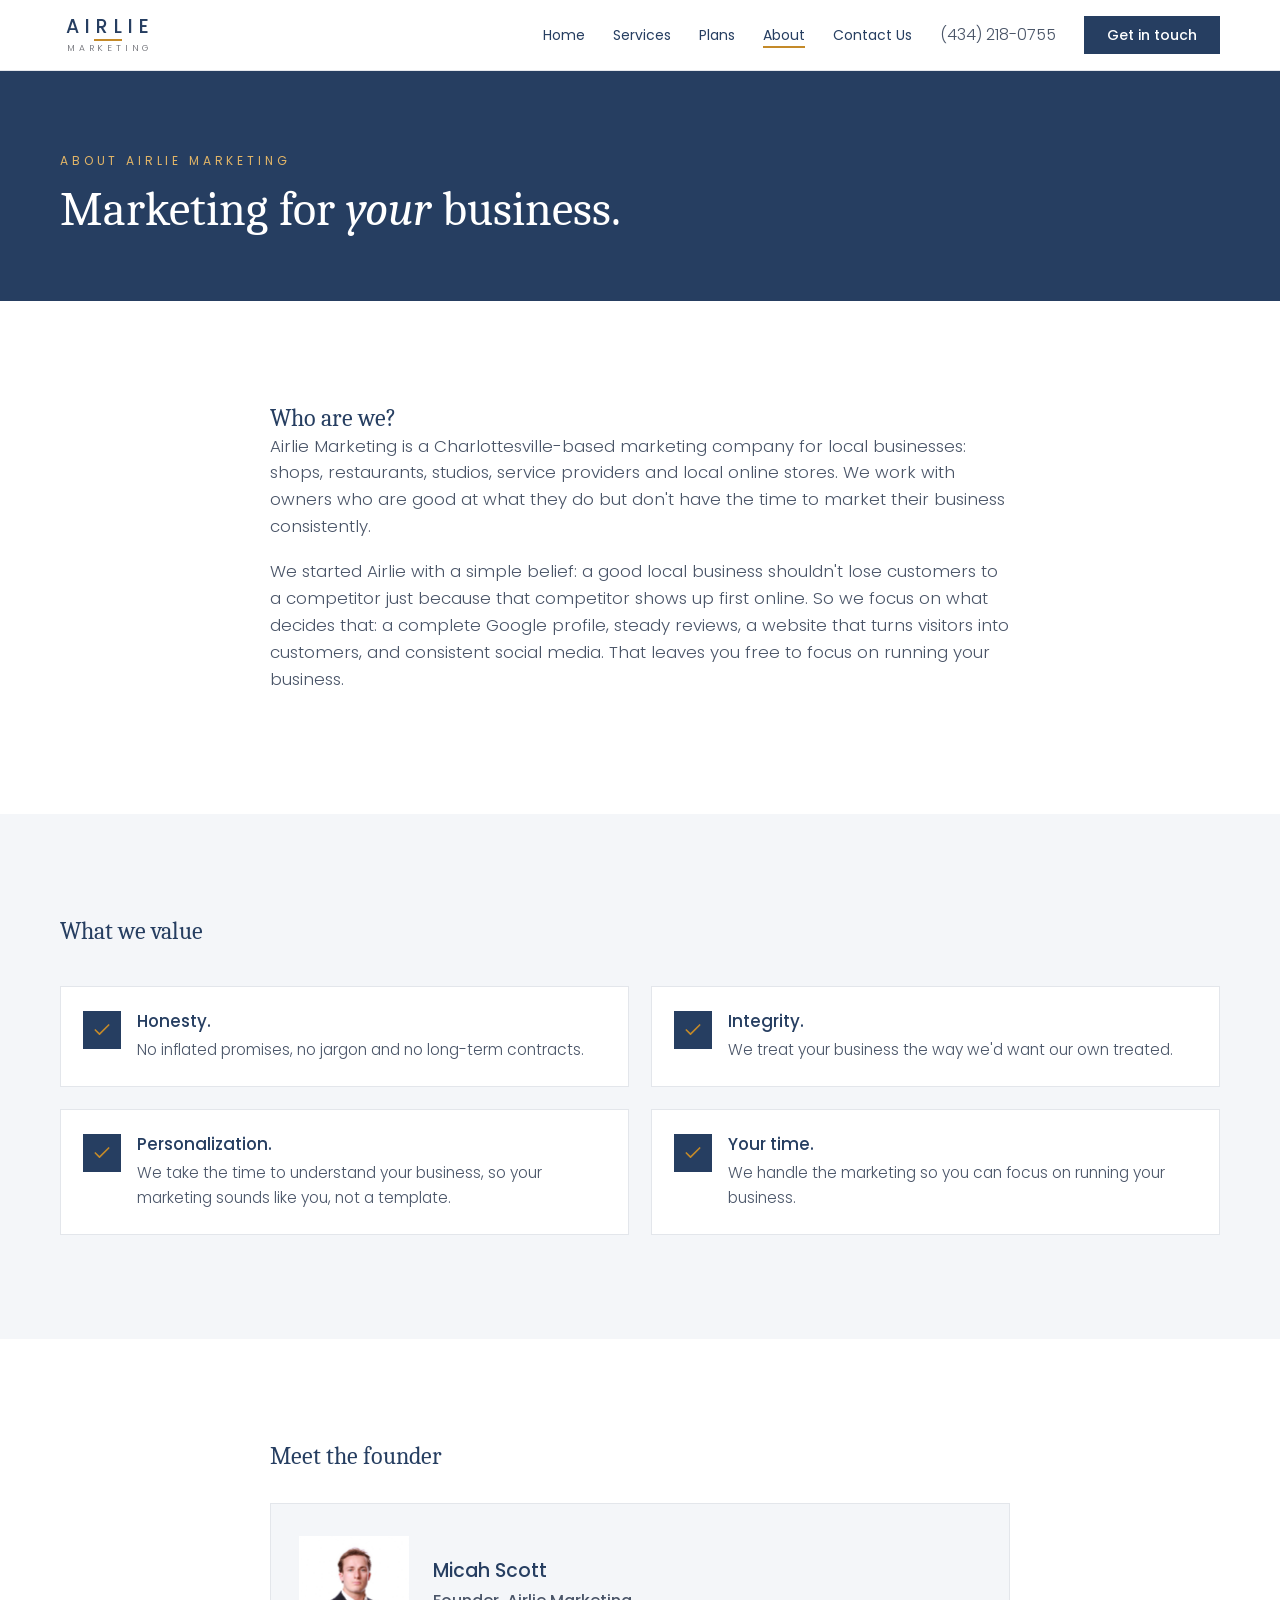
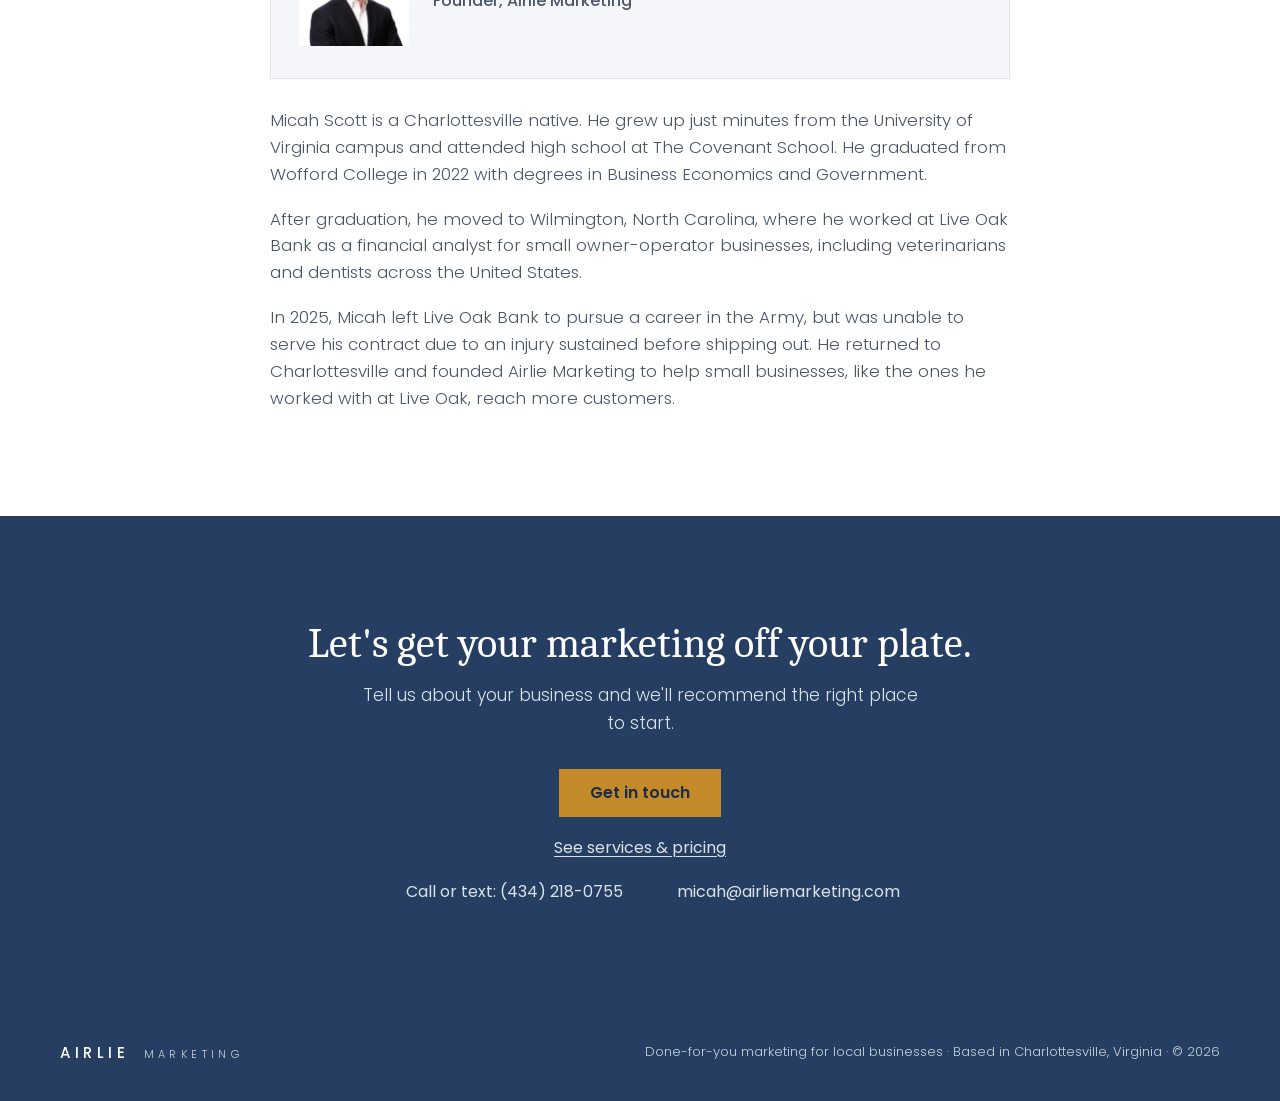
==== commit eb0b833f: "Menu + page structure: real nav, plans move to Services, home previews - Full menu on every page (Ho" ====
--- a/about.html
+++ b/about.html
@@ -78,15 +78,44 @@
       </a>
       <nav class="main-nav" aria-label="Main">
         <div class="nav-links">
+          <a href="index.html">Home</a>
           <a href="products.html">Services</a>
-          <a href="index.html#plans">Plans</a>
+          <a href="products.html#plans">Plans</a>
           <a href="about.html" class="active">About</a>
-          <a href="tel:+14342180755" class="nav-phone">(434) 218-0755</a>
-        </div>
+          <a href="contact.html">Contact Us</a>
+        </div>
+        <a href="tel:+14342180755" class="nav-phone">(434) 218-0755</a>
         <a href="contact.html" class="btn btn-navcta">Get in touch</a>
+        <button type="button" class="menu-toggle" aria-expanded="false" aria-controls="mobile-menu">
+          <span class="menu-toggle-label">Menu</span>
+          <span class="menu-toggle-lines" aria-hidden="true"><span></span><span></span><span></span></span>
+        </button>
       </nav>
     </div>
   </header>
+
+  <!-- Mobile menu panel -->
+  <div class="mobile-menu" id="mobile-menu" aria-hidden="true">
+    <div class="mobile-menu-top">
+      <a href="index.html" class="wordmark" aria-label="Airlie Marketing — home">
+        <span class="wm-name">AIRLIE</span>
+        <span class="wm-rule"></span>
+        <span class="wm-sub">MARKETING</span>
+      </a>
+      <button type="button" class="menu-close">Close</button>
+    </div>
+    <nav class="mobile-menu-links" aria-label="Mobile">
+      <a href="index.html">Home</a>
+      <a href="products.html">Services</a>
+      <a href="products.html#plans">Plans</a>
+      <a href="about.html" class="active">About</a>
+      <a href="contact.html">Contact Us</a>
+    </nav>
+    <div class="mobile-menu-foot">
+      <a href="tel:+14342180755" class="mobile-menu-phone">(434) 218-0755</a>
+      <a href="contact.html" class="btn btn-navy">Get in touch</a>
+    </div>
+  </div>
 
   <main>
 
@@ -200,7 +229,54 @@
   <!-- Mobile sticky CTA (phones only) -->
   <div class="mobile-cta-bar">
     <a href="contact.html" class="btn btn-gold">Get in touch</a>
+    <a href="tel:+14342180755" class="mobile-cta-call">or call <span class="num">(434) 218-0755</span></a>
   </div>
+
+  <!-- Mobile menu (open/close, Escape, focus, scroll-lock) -->
+  <script>
+  (function () {
+    var toggle = document.querySelector('.menu-toggle');
+    var panel = document.getElementById('mobile-menu');
+    if (!toggle || !panel) return;
+    var closeBtn = panel.querySelector('.menu-close');
+    function focusables() { return panel.querySelectorAll('a[href], button:not([disabled])'); }
+    function onKey(e) {
+      if (e.key === 'Escape') { e.preventDefault(); closeMenu(); return; }
+      if (e.key === 'Tab') {
+        var f = focusables(); if (!f.length) return;
+        var first = f[0], last = f[f.length - 1];
+        if (e.shiftKey && document.activeElement === first) { e.preventDefault(); last.focus(); }
+        else if (!e.shiftKey && document.activeElement === last) { e.preventDefault(); first.focus(); }
+      }
+    }
+    function openMenu() {
+      panel.classList.add('open');
+      panel.setAttribute('aria-hidden', 'false');
+      toggle.setAttribute('aria-expanded', 'true');
+      document.body.classList.add('menu-open');
+      document.addEventListener('keydown', onKey, true);
+      (closeBtn || focusables()[0]).focus();
+    }
+    function closeMenu() {
+      panel.classList.remove('open');
+      panel.setAttribute('aria-hidden', 'true');
+      toggle.setAttribute('aria-expanded', 'false');
+      document.body.classList.remove('menu-open');
+      document.removeEventListener('keydown', onKey, true);
+      toggle.focus();
+    }
+    toggle.addEventListener('click', function () {
+      panel.classList.contains('open') ? closeMenu() : openMenu();
+    });
+    if (closeBtn) closeBtn.addEventListener('click', closeMenu);
+    Array.prototype.forEach.call(panel.querySelectorAll('a'), function (a) {
+      a.addEventListener('click', closeMenu);
+    });
+    window.addEventListener('resize', function () {
+      if (window.innerWidth > 900 && panel.classList.contains('open')) closeMenu();
+    });
+  })();
+  </script>
 
 </body>
 </html>
--- a/styles.css
+++ b/styles.css
@@ -198,7 +198,7 @@
 }
 .nav-links a { color: var(--navy); white-space: nowrap; }
 .nav-links a:hover { color: var(--gold-ink); }
-.nav-links a.active { color: var(--gold-ink); font-weight: 500; }
+.nav-links a.active { color: var(--navy); text-decoration: underline; text-decoration-color: var(--gold); text-decoration-thickness: 2px; text-underline-offset: 6px; }
 .nav-phone { color: var(--text) !important; }
 
 /* ---------- Hero ---------- */
@@ -418,7 +418,26 @@
     border-top: 1px solid var(--border);
   }
   .mobile-cta-bar .btn { width: 100%; padding: 15px 20px; }
-  body { padding-bottom: 78px; }
+  .mobile-cta-call {
+    display: block;
+    box-sizing: border-box;
+    min-height: 44px;
+    margin-top: 8px;
+    padding: 12px 8px;
+    text-align: center;
+    font-family: 'Poppins', Helvetica, Arial, sans-serif;
+    font-weight: 400;
+    font-size: 14px;
+    line-height: 1.25;
+    color: var(--navy);
+  }
+  .mobile-cta-call:hover { color: var(--navy); }
+  .mobile-cta-call .num {
+    text-decoration: underline;
+    text-decoration-color: var(--gold);
+    text-underline-offset: 2px;
+  }
+  body { padding-bottom: calc(124px + env(safe-area-inset-bottom)); }
 }
 
 /* ===================================================================
@@ -427,17 +446,18 @@
 @media (max-width: 820px) {
   .hero-figure { max-width: 340px; align-self: flex-start; }
 }
-@media (max-width: 760px) {
+@media (max-width: 900px) {
+  /* collapse the whole inline nav into a Menu button */
   .header-inner { padding: 14px 20px; }
-  .main-nav { gap: 16px; width: 100%; justify-content: space-between; }
-  .nav-links { gap: 18px; font-size: 13px; }
-  .nav-phone, .btn-navcta { display: none; }
-  .service-row { grid-template-columns: 1fr; gap: 6px; padding: 24px 22px; }
-  .service-price, .soon-tag { text-align: left !important; }
+  .main-nav .nav-links, .main-nav .nav-phone, .main-nav .btn-navcta { display: none; }
+  .main-nav .menu-toggle { display: inline-flex; }
 }
 @media (max-width: 680px) {
   .container { padding: 0 20px; }
   .header-inner { padding: 14px 20px; }
+  /* smaller, more square headshot, pinned left on phones */
+  .hero-figure { max-width: 260px; align-self: flex-start; }
+  .hero-figure img { aspect-ratio: 1 / 1; }
   section { padding: 64px 0; }
   .hero { padding: 56px 0 64px; }
   .intro-band, .faq { padding: 64px 0; }
@@ -558,3 +578,87 @@
 .contact-aside a { color: var(--navy); }
 .contact-aside a:hover { color: var(--gold-ink); }
 .hp { display: none !important; }
+
+/* ===================================================================
+   Menu (Oct 21) — desktop row + mobile "Menu" button / full-screen panel
+   =================================================================== */
+.menu-toggle {
+  display: none;
+  align-items: center;
+  gap: 10px;
+  background: none;
+  border: 0;
+  cursor: pointer;
+  font-family: inherit;
+  font-size: 13px;
+  font-weight: 500;
+  letter-spacing: 0.2em;
+  text-transform: uppercase;
+  color: var(--navy);
+  padding: 8px 2px;
+}
+.menu-toggle-lines { display: inline-flex; flex-direction: column; justify-content: center; gap: 4px; width: 22px; }
+.menu-toggle-lines span { display: block; width: 100%; height: 1.5px; background: var(--navy); }
+
+.mobile-menu { display: none; }
+.mobile-menu.open {
+  display: flex;
+  position: fixed;
+  inset: 0;
+  z-index: 100;
+  flex-direction: column;
+  background: var(--white);
+  padding: 16px 20px calc(28px + env(safe-area-inset-bottom));
+  overflow-y: auto;
+}
+.mobile-menu-top { display: flex; align-items: flex-start; justify-content: space-between; }
+.menu-close {
+  background: none; border: 0; cursor: pointer;
+  font-family: inherit; font-size: 13px; font-weight: 500;
+  letter-spacing: 0.16em; text-transform: uppercase;
+  color: var(--navy); padding: 8px 2px;
+}
+.mobile-menu-links { display: flex; flex-direction: column; margin-top: 20px; border-top: 1px solid var(--border); }
+.mobile-menu-links a {
+  font-family: 'Caladea', Georgia, serif;
+  font-size: 28px;
+  color: var(--navy);
+  padding: 20px 2px;
+  border-bottom: 1px solid var(--border);
+  text-decoration: none;
+}
+.mobile-menu-links a.active { color: var(--gold-ink); }
+.mobile-menu-foot { margin-top: auto; padding-top: 28px; display: flex; flex-direction: column; gap: 18px; align-items: stretch; }
+.mobile-menu-phone { font-size: 16px; color: var(--navy); align-self: flex-start; }
+.mobile-menu-foot .btn { width: 100%; }
+body.menu-open { overflow: hidden; }
+@media (min-width: 901px) { .mobile-menu.open { display: none; } }
+
+/* ---------- Home: services preview ---------- */
+.services-preview { display: grid; grid-template-columns: 1fr 1fr; gap: 0 48px; border-top: 3px solid var(--navy); }
+@media (max-width: 640px) { .services-preview { grid-template-columns: 1fr; } }
+.svc-row { display: flex; justify-content: space-between; align-items: baseline; gap: 16px; padding: 20px 4px; border-bottom: 1px solid var(--border); }
+.svc-name { font-weight: 500; font-size: 17px; color: var(--navy); }
+.svc-price { font-size: 15px; font-weight: 500; color: var(--text); white-space: nowrap; }
+.svc-row.soon .svc-name { color: var(--muted); }
+.svc-price.soon-tag { font-size: 11px; letter-spacing: 0.18em; text-transform: uppercase; color: var(--gold-ink); white-space: nowrap; }
+.services-preview-foot { margin-top: 24px; text-align: right; }
+.view-all { font-weight: 500; color: var(--navy); text-decoration: underline; text-decoration-color: var(--gold); text-decoration-thickness: 2px; text-underline-offset: 4px; }
+.view-all:hover { color: var(--gold-ink); }
+
+/* ---------- Home: plans preview ---------- */
+.plans-preview { background: var(--navy); color: var(--white); }
+.plans-preview-grid { display: grid; grid-template-columns: repeat(3, 1fr); gap: 24px 40px; }
+@media (max-width: 720px) { .plans-preview-grid { grid-template-columns: 1fr; } }
+.plan-prev { border-top: 2px solid var(--navy-line-2); padding-top: 20px; }
+.plan-prev .plan-name { margin: 0; font-size: 13px; letter-spacing: 0.3em; font-weight: 500; color: var(--white); }
+.plan-prev .plan-badge { color: var(--gold-light); margin-left: 8px; letter-spacing: 0.1em; }
+.plan-prev .plan-price { margin: 12px 0 0; font-size: 40px; font-weight: 500; line-height: 1; color: var(--white); }
+.plan-prev .plan-price span { font-size: 14px; font-weight: 300; color: var(--on-navy-dim); }
+.plan-prev .plan-soon { margin: 12px 0 0; font-family: 'Caladea', Georgia, serif; font-style: italic; font-size: 28px; line-height: 1.2; color: var(--on-navy-dim); }
+.plans-preview-foot { margin: 32px 0 0; }
+.view-all-light { color: var(--white); font-weight: 500; text-decoration: underline; text-decoration-color: var(--gold); text-decoration-thickness: 2px; text-underline-offset: 4px; }
+.view-all-light:hover { color: var(--gold-light); }
+
+/* ---------- Services page: help section below the plans ---------- */
+.help-section { background: var(--light-bg); }
